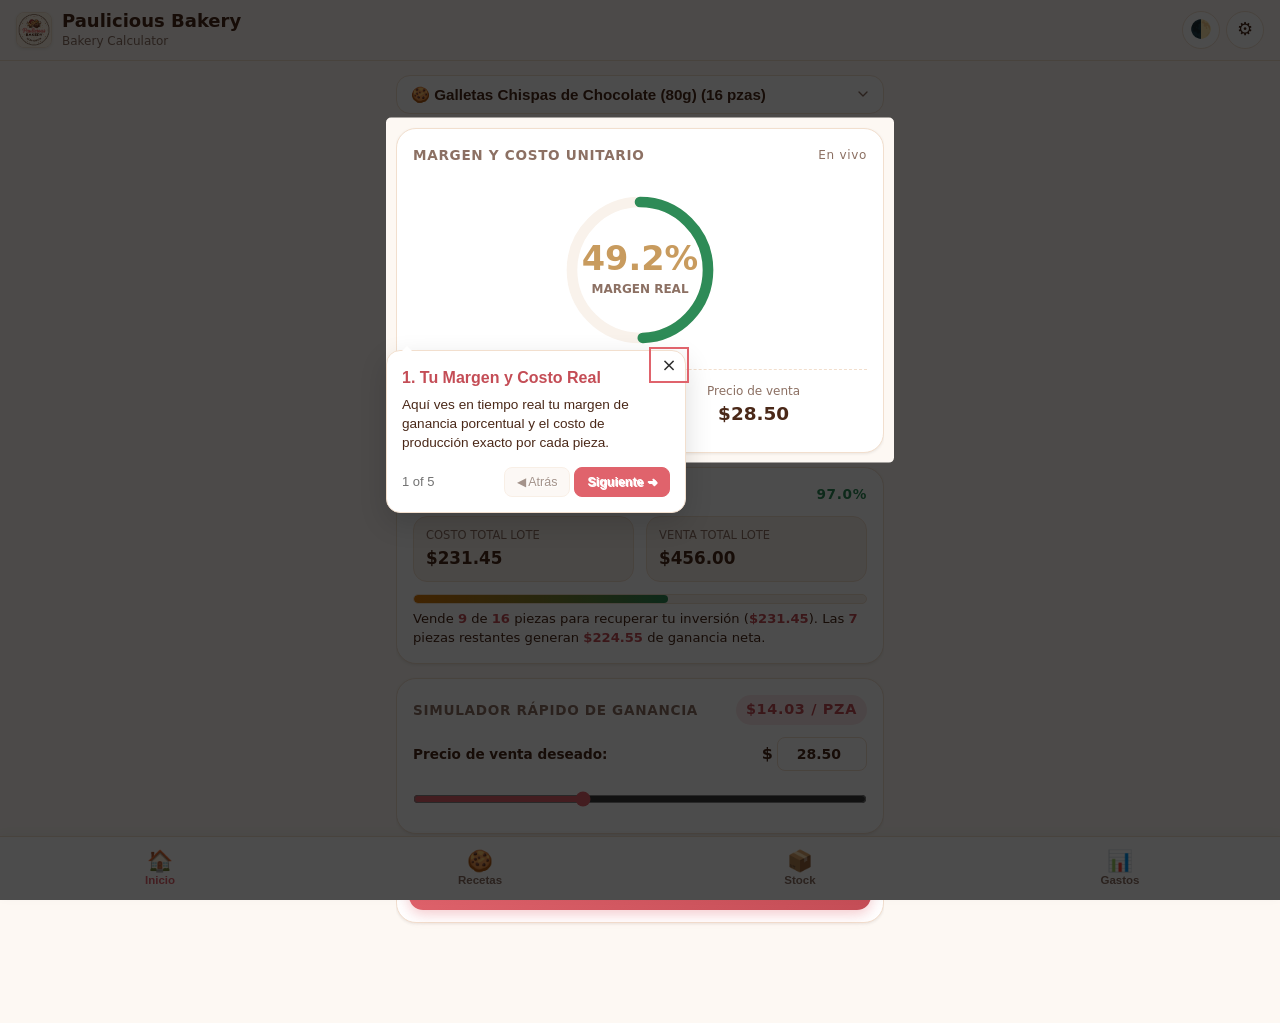
==== index.html @ 4a921c12 "feat: initial release of Bakery Calculator PWA v2.1.0" ====
<!DOCTYPE html>
<html lang="es-MX">
<head>
  <meta charset="UTF-8">
  <meta name="viewport" content="width=device-width, initial-scale=1.0, maximum-scale=5.0, viewport-fit=cover">
  <meta http-equiv="X-UA-Compatible" content="IE=edge">
  
  <!-- Cache Control (Section 2.2) -->
  <meta http-equiv="Cache-Control" content="no-cache, no-store, must-revalidate">
  <meta http-equiv="Pragma" content="no-cache">
  <meta http-equiv="Expires" content="0">

  <title>Bakery Calculator - Costos y Márgenes de Repostería</title>
  <meta name="description" content="Calculadora profesional offline-first para costeo de repostería y panadería artesanal, cálculo de márgenes, punto de equilibrio y control de inventario.">
  <meta name="author" content="Erik Fernando Pérez Díaz">
  <meta name="robots" content="index, follow">

  <!-- PWA & Apple Meta Tags -->
  <link rel="manifest" href="manifest.webmanifest">
  <link rel="icon" type="image/svg+xml" href="favicon.svg">
  <link rel="apple-touch-icon" href="icon-192.png">
  <meta name="apple-mobile-web-app-capable" content="yes">
  <meta name="apple-mobile-web-app-status-bar-style" content="black-translucent">
  <meta name="apple-mobile-web-app-title" content="Bakery Calc">

  <!-- Dynamic Theme Color -->
  <meta name="theme-color" media="(prefers-color-scheme: light)" content="#FDF8F3">
  <meta name="theme-color" media="(prefers-color-scheme: dark)" content="#1A120E">
  <meta name="theme-color" content="#FDF8F3">

  <!-- Open Graph -->
  <meta property="og:type" content="website">
  <meta property="og:locale" content="es_MX">
  <meta property="og:title" content="Bakery Calculator - Paulicious Bakery">
  <meta property="og:description" content="Calcula al instante costos de producción, márgenes de ganancia, ROI e inventario de tus recetas de repostería.">
  <meta property="og:image" content="logo_paulicious_bakery.jpg">

  <!-- Twitter Card -->
  <meta name="twitter:card" content="summary">
  <meta name="twitter:title" content="Bakery Calculator">
  <meta name="twitter:description" content="Control de costos, punto de equilibrio y mermas en repostería artesanal.">
  <meta name="twitter:image" content="logo_paulicious_bakery.jpg">

  <!-- Schema.org JSON-LD -->
  <script type="application/ld+json">
  {
    "@context": "https://schema.org",
    "@type": "WebApplication",
    "name": "Bakery Calculator",
    "alternateName": "Paulicious Bakery Calculator",
    "author": {
      "@type": "Person",
      "name": "Erik Fernando Pérez Díaz"
    },
    "applicationCategory": "BusinessApplication",
    "operatingSystem": "All (Web, iOS, Android)",
    "description": "Aplicación web progresiva móvil para el cálculo de costos de recetas, márgenes de ganancia, retorno de inversión y deducción de stock en repostería artesanal.",
    "offers": {
      "@type": "Offer",
      "price": "0",
      "priceCurrency": "MXN"
    }
  }
  </script>

  <!-- Vendor Styles (Driver.js offline) -->
  <link rel="stylesheet" href="css/vendor/driver.css">

  <!-- Application Stylesheet -->
  <link rel="stylesheet" href="css/styles.b4k3r1.css">
</head>
<body>
  <!-- Main Header -->
  <header class="app-header">
    <a href="#" class="brand" data-view="tab-inicio" aria-label="Ir a Inicio">
      <img src="logo_paulicious_bakery.jpg" alt="Logo Paulicious Bakery" class="brand-logo">
      <div class="brand-text">
        <h1>Paulicious Bakery</h1>
        <span>Bakery Calculator</span>
      </div>
    </a>
    <div class="header-actions">
      <button type="button" class="icon-btn" id="btn-header-theme-toggle" title="Cambiar tema claro/oscuro" aria-label="Cambiar tema">
        🌓
      </button>
      <button type="button" class="icon-btn" id="btn-header-settings" title="Ajustes y configuración" aria-label="Ajustes">
        ⚙
      </button>
    </div>
  </header>

  <!-- Main Views Container -->
  <main class="app-container">

    <!-- ========================================== -->
    <!-- TAB 1: INICIO (DASHBOARD)                 -->
    <!-- ========================================== -->
    <section id="tab-inicio" class="view-section active">
      <!-- Recipe Picker -->
      <div class="recipe-picker">
        <label for="hero-recipe-select" class="visually-hidden" style="position:absolute; width:1px; height:1px; overflow:hidden; clip:rect(0,0,0,0);">Selecciona la receta activa:</label>
        <select id="hero-recipe-select" class="select-styled" title="Selecciona la receta activa"></select>
      </div>

      <!-- Hero Card: Margen y Costo Unitario -->
      <div class="card" id="hero-metric-card">
        <div class="card-title">
          <span>Margen y Costo Unitario</span>
          <span style="font-size:0.75rem; text-transform:none; font-weight:normal; color:var(--text-muted);">En vivo</span>
        </div>
        <div class="hero-radial-container">
          <div class="radial-kpi-wrap">
            <svg class="radial-svg" viewBox="0 0 160 160" aria-hidden="true">
              <circle class="radial-bg-circle" cx="80" cy="80" r="64"></circle>
              <circle class="radial-stroke-profit" id="radial-circle-profit" cx="80" cy="80" r="64" stroke-dasharray="402.12" stroke-dashoffset="138.7"></circle>
            </svg>
            <div class="radial-center-text">
              <span class="margin-value" id="hero-margin-value">65.4%</span>
              <span class="margin-label">Margen Real</span>
            </div>
          </div>
          <div class="hero-submetrics">
            <div class="submetric-item">
              <span class="submetric-label">Costo por pieza</span>
              <span class="submetric-val" id="hero-unit-cost">$9.85</span>
            </div>
            <div class="submetric-item">
              <span class="submetric-label">Precio de venta</span>
              <span class="submetric-val" id="hero-sale-price">$28.50</span>
            </div>
          </div>
        </div>
      </div>

      <!-- ROI & Break-even Card -->
      <div class="card" id="roi-metric-card">
        <div class="card-title">
          <span>Retorno de Inversión (ROI)</span>
          <span id="roi-value-display" style="color:var(--success); font-weight:700;">190.4%</span>
        </div>
        <div class="roi-grid">
          <div class="roi-metric">
            <div class="label">Costo Total Lote</div>
            <div class="value" id="roi-batch-cost">$157.00</div>
          </div>
          <div class="roi-metric">
            <div class="label">Venta Total Lote</div>
            <div class="value" id="roi-batch-revenue">$456.00</div>
          </div>
        </div>
        <div class="progress-track" aria-label="Progreso de punto de equilibrio">
          <div class="progress-bar-fill" id="roi-break-even-progress" style="width: 37.5%;"></div>
        </div>
        <div class="narrative-box" id="roi-narrative-text">
          Vende <span class="narrative-highlight">6</span> de <span class="narrative-highlight">16</span> piezas para recuperar tu inversión. Las <span class="narrative-highlight">10</span> piezas restantes generan <span class="narrative-highlight">$298.00</span> de utilidad neta.
        </div>
      </div>

      <!-- Live Price Simulator -->
      <div class="card" id="simulador-card">
        <div class="card-title">
          <span>Simulador Rápido de Ganancia</span>
          <span class="sim-display-bubble" id="sim-unit-profit">+$18.65 / pza</span>
        </div>
        <div class="sim-row">
          <label for="sim-sale-price-input" style="font-size:0.85rem; font-weight:600;">Precio de venta deseado:</label>
          <div style="display:flex; align-items:center; gap:4px;">
            <span style="font-weight:700;">$</span>
            <input type="number" id="sim-sale-price-input" class="input-ctrl" step="0.50" min="1.00" value="28.50" style="width:90px; text-align:right; font-weight:700;">
          </div>
        </div>
        <input type="range" id="sim-sale-price-slider" class="sim-slider" min="10" max="60" step="0.50" value="28.50" aria-label="Deslizar precio de venta">
      </div>

      <!-- Big Bake Action Button -->
      <div class="card" style="padding: 12px; margin-bottom: 24px;">
        <button type="button" class="btn-bake-cta" id="btn-bake-cta">
          <span>👨‍🍳</span> Hornear 1 Lote (16 pzas)
        </button>
      </div>
    </section>

    <!-- ========================================== -->
    <!-- TAB 2: RECETAS                             -->
    <!-- ========================================== -->
    <section id="tab-recetas" class="view-section">
      <div style="display:flex; justify-content:space-between; align-items:center; margin-bottom:12px;">
        <h2 style="font-size:1.15rem; font-weight:700;">Recetas de Repostería</h2>
        <button type="button" class="btn-primary" id="btn-open-recipe-wizard">
          + Nueva Receta
        </button>
      </div>

      <div class="form-group">
        <input type="search" id="recipe-search-input" class="input-ctrl" placeholder="🔍 Buscar receta..." aria-label="Buscar receta">
      </div>

      <!-- Fast Recipe Wizard Card (collapsible) -->
      <div class="card" id="recipe-wizard-card" style="display:none; border:2px solid var(--primary); background:var(--surface-elevated);">
        <div class="card-title">
          <span id="wizard-title">Alta Rápida de Receta</span>
          <button type="button" class="icon-btn" id="btn-cancel-wizard" style="width:28px;height:28px;font-size:0.8rem;" aria-label="Cerrar asistente">✕</button>
        </div>
        <form id="recipe-wizard-form">
          <input type="hidden" id="wizard-recipe-id" value="">
          
          <div style="font-size:0.8rem; font-weight:700; color:var(--primary-dark); margin-bottom:6px;">PASO 1: ESENCIALES</div>
          <div class="form-group">
            <label for="wizard-recipe-name">¿Cómo se llama el postre?</label>
            <input type="text" id="wizard-recipe-name" class="input-ctrl" placeholder="Ej. Galletas Chispas, Brownies..." required>
          </div>

          <div class="form-row">
            <div class="form-group">
              <label for="wizard-recipe-yield">¿Cuántas piezas rinde?</label>
              <input type="number" id="wizard-recipe-yield" class="input-ctrl" value="16" min="1" required>
            </div>
            <div class="form-group">
              <label for="wizard-recipe-weight">Peso por pieza (g)</label>
              <input type="number" id="wizard-recipe-weight" class="input-ctrl" value="80" min="1">
            </div>
          </div>

          <div class="form-row">
            <div class="form-group">
              <label for="wizard-recipe-price">Precio de venta ($ MXN)</label>
              <input type="number" step="0.50" id="wizard-recipe-price" class="input-ctrl" value="28.50" min="0.50" required>
            </div>
            <div class="form-group">
              <label for="wizard-recipe-merma">Merma estimada (%)</label>
              <input type="number" step="0.5" id="wizard-recipe-merma" class="input-ctrl" value="0" min="0" max="30">
            </div>
          </div>

          <div style="font-size:0.8rem; font-weight:700; color:var(--primary-dark); margin:12px 0 6px 0;">PASO 2: INGREDIENTES (TOCA Y SUMA)</div>
          <div class="chips-container" id="recipe-wizard-chips"></div>

          <div id="wizard-selected-items-list" style="margin: 10px 0;"></div>

          <!-- Foldable Indirects Accordion -->
          <div class="accordion">
            <div class="accordion-header">
              <span>⚙ Costos Indirectos del Lote (Opcional)</span>
              <span>▼</span>
            </div>
            <div class="accordion-body">
              <div class="form-row">
                <div class="form-group">
                  <label for="wizard-ind-gas">Minutos de Horno</label>
                  <input type="number" id="wizard-ind-gas" class="input-ctrl" value="18">
                </div>
                <div class="form-group">
                  <label for="wizard-ind-mo-tarifa">Tarifa Mano de Obra ($/hr)</label>
                  <input type="number" id="wizard-ind-mo-tarifa" class="input-ctrl" value="80">
                </div>
              </div>
              <div class="form-row">
                <div class="form-group">
                  <label for="wizard-ind-mo-tiempo">Minutos Mano de Obra</label>
                  <input type="number" id="wizard-ind-mo-tiempo" class="input-ctrl" value="45">
                </div>
                <div class="form-group">
                  <label for="wizard-ind-empaque">Empaque por pieza ($)</label>
                  <input type="number" step="0.10" id="wizard-ind-empaque" class="input-ctrl" value="2.00">
                </div>
              </div>
            </div>
          </div>

          <button type="submit" class="btn-primary" style="width:100%; margin-top:14px; padding:12px;">
            💾 Guardar Receta al Instante
          </button>
        </form>
      </div>

      <!-- Recipes Cards Dynamic List -->
      <div id="recipes-cards-list"></div>
    </section>

    <!-- ========================================== -->
    <!-- TAB 3: STOCK (INVENTARIO)                  -->
    <!-- ========================================== -->
    <section id="tab-stock" class="view-section">
      <!-- Permanent Fast Input Row -->
      <div class="fast-capture-box" id="fast-capture-box">
        <h3>⚡ Entrada Rápida de Insumo (1 toque)</h3>
        <form id="fast-insumo-form" class="fast-input-grid">
          <input type="text" id="fast-ins-name" class="input-ctrl" placeholder="Insumo (ej. Harina)" required>
          <input type="number" step="any" min="0.01" id="fast-ins-qty" class="input-ctrl" placeholder="Cant" required>
          <select id="fast-ins-unit" class="input-ctrl" style="padding:8px 4px;">
            <option value="g">gramos (g)</option>
            <option value="ml">mililitros (ml)</option>
            <option value="pza">piezas (pza)</option>
            <option value="kg">kilogramos (kg)</option>
            <option value="l">litros (l)</option>
          </select>
          <input type="number" step="any" min="0.01" id="fast-ins-price" class="input-ctrl" placeholder="$ Precio" required>
          <button type="submit" class="btn-primary btn-submit-fast" title="Guardar insumo">
            + Guardar
          </button>
        </form>
      </div>

      <div style="display:flex; justify-content:space-between; align-items:center; margin-bottom:10px;">
        <span style="font-size:0.85rem; font-weight:700; color:var(--text-muted); text-transform:uppercase;">Stock de Insumos</span>
        <span class="badge badge-info" id="insumos-count-badge">0 insumos</span>
      </div>

      <!-- Insumos Dynamic List -->
      <div id="insumos-cards-list"></div>
    </section>

    <!-- ========================================== -->
    <!-- TAB 4: GASTOS (OPERATIVOS)                 -->
    <!-- ========================================== -->
    <section id="tab-gastos" class="view-section">
      <div class="card-title" style="margin-bottom:14px;">
        <h2 style="font-size:1.15rem; font-weight:700; color:var(--text-primary); text-transform:none;">Costos Operativos Rápidos</h2>
      </div>

      <form id="gastos-operativos-form">
        <!-- Gas Card -->
        <div class="card">
          <div class="card-title">
            <span>🔥 Gas por Horneada</span>
          </div>
          <div class="form-row">
            <div class="form-group">
              <label for="gastos-gas-minutos">Minutos de horneado por lote</label>
              <input type="number" id="gastos-gas-minutos" class="input-ctrl" value="18" min="1">
            </div>
            <div class="form-group">
              <label for="gastos-gas-costo-min">Costo de gas ($/minuto)</label>
              <input type="number" step="0.0001" id="gastos-gas-costo-min" class="input-ctrl" value="0.2667">
            </div>
          </div>
          <p id="gastos-gas-total-display" style="font-size:0.82rem; color:var(--primary-dark); font-weight:600;">Costo calculado: $4.80 por lote</p>
        </div>

        <!-- Labor Card -->
        <div class="card">
          <div class="card-title">
            <span>👩‍🍳 Mano de Obra Directa</span>
          </div>
          <div class="form-row">
            <div class="form-group">
              <label for="gastos-mo-tarifa">Tarifa deseada ($/hora)</label>
              <input type="number" step="1" id="gastos-mo-tarifa" class="input-ctrl" value="80.00" min="0">
            </div>
            <div class="form-group">
              <label for="gastos-mo-tiempo">Tiempo de trabajo por lote (min)</label>
              <input type="number" id="gastos-mo-tiempo" class="input-ctrl" value="45" min="1">
            </div>
          </div>
          <p id="gastos-mo-total-display" style="font-size:0.82rem; color:var(--primary-dark); font-weight:600;">Costo por lote: $60.00</p>
        </div>

        <!-- Packaging Card -->
        <div class="card">
          <div class="card-title">
            <span>📦 Empaque por Pieza</span>
          </div>
          <div class="form-group">
            <label for="gastos-empaque-pieza">Bolsa celofán + Listón + Sticker ($/pza)</label>
            <input type="number" step="0.10" id="gastos-empaque-pieza" class="input-ctrl" value="2.00" min="0">
          </div>
        </div>

        <button type="submit" class="btn-primary" style="width:100%; padding:12px; margin-bottom:24px;">
          💾 Actualizar Parámetros Operativos
        </button>
      </form>
    </section>

    <!-- ========================================== -->
    <!-- TAB 5: AJUSTES (CONFIGURACIÓN & TOUR)      -->
    <!-- ========================================== -->
    <section id="tab-ajustes" class="view-section">
      <div class="card">
        <div class="card-title">
          <span>Identidad del Negocio</span>
        </div>
        <div class="form-group">
          <label for="settings-negocio-nombre">Nombre de tu Repostería / Taller</label>
          <input type="text" id="settings-negocio-nombre" class="input-ctrl" value="Paulicious Bakery">
        </div>
        <p style="font-size:0.78rem; color:var(--text-muted);">
          Autor del sistema: <strong>Erik Fernando Pérez Díaz</strong>
        </p>
      </div>

      <!-- Theme Selector Card -->
      <div class="card">
        <div class="card-title">
          <span>Apariencia y Tema</span>
        </div>
        <div style="display:flex; flex-direction:column; gap:8px;">
          <label style="display:flex; align-items:center; gap:8px; font-size:0.875rem; cursor:pointer;">
            <input type="radio" name="theme-choice" value="auto" checked>
            <span>🌓 Automático (Sincronizado con el dispositivo)</span>
          </label>
          <label style="display:flex; align-items:center; gap:8px; font-size:0.875rem; cursor:pointer;">
            <input type="radio" name="theme-choice" value="light">
            <span>☀️ Modo Claro (Light)</span>
          </label>
          <label style="display:flex; align-items:center; gap:8px; font-size:0.875rem; cursor:pointer;">
            <input type="radio" name="theme-choice" value="dark">
            <span>🌙 Modo Oscuro (Dark)</span>
          </label>
        </div>
      </div>

      <!-- Interactive Tour Card -->
      <div class="card">
        <div class="card-title">
          <span>Aprendizaje y Onboarding</span>
        </div>
        <p style="font-size:0.82rem; color:var(--text-muted); margin-bottom:12px;">
          ¿Quieres repasar cómo calcular márgenes, simular precios y descontar stock en 1 toque?
        </p>
        <button type="button" class="btn-secondary" id="btn-start-tour-settings" style="width:100%; padding:10px;">
          🚀 Iniciar Tour Interactivo
        </button>
      </div>

      <!-- Backups Card -->
      <div class="card">
        <div class="card-title">
          <span>Respaldo de Datos (Offline)</span>
        </div>
        <div style="display:flex; flex-direction:column; gap:8px;">
          <button type="button" class="btn-secondary" id="btn-export-json">
            📥 Exportar JSON Seguro
          </button>
          <input type="file" id="file-import-json" accept=".json" style="display:none;">
          <button type="button" class="btn-secondary" id="btn-import-json">
            📤 Restaurar Archivo JSON
          </button>
          <button type="button" class="btn-secondary" id="btn-reset-seed-data" style="color:var(--danger); border-color:var(--danger-light);">
            🔄 Cargar Galletas de Ejemplo (Chispas y M&amp;M's)
          </button>
        </div>
      </div>

      <div style="text-align:center; font-size:0.75rem; color:var(--text-muted); margin: 20px 0;">
        Bakery Calculator v2.1.0-b4k3r1 • PWA Offline Ready
      </div>
    </section>

  </main>

  <!-- Bottom Navigation Bar -->
  <nav class="bottom-nav" id="bottom-nav-bar" aria-label="Navegación principal">
    <button type="button" class="nav-item active" data-view="tab-inicio">
      <span class="nav-icon">🏠</span>
      <span>Inicio</span>
    </button>
    <button type="button" class="nav-item" data-view="tab-recetas">
      <span class="nav-icon">🍪</span>
      <span>Recetas</span>
    </button>
    <button type="button" class="nav-item" data-view="tab-stock">
      <span class="nav-icon">📦</span>
      <span>Stock</span>
    </button>
    <button type="button" class="nav-item" data-view="tab-gastos">
      <span class="nav-icon">📊</span>
      <span>Gastos</span>
    </button>
  </nav>

  <!-- Native Confirm Dialog -->
  <dialog class="custom-modal" id="native-confirm-dialog">
    <div class="modal-header">
      <h2 id="confirm-dialog-title">Confirmación</h2>
    </div>
    <div id="confirm-dialog-body" style="font-size:0.9rem; line-height:1.4;"></div>
    <div class="modal-footer">
      <button type="button" class="btn-secondary" id="confirm-dialog-cancel">Cancelar</button>
      <button type="button" class="btn-primary" id="confirm-dialog-ok">Confirmar</button>
    </div>
  </dialog>

  <!-- Native Edit Insumo Dialog -->
  <dialog class="custom-modal" id="native-edit-insumo-dialog">
    <div class="modal-header">
      <h2>Editar Insumo</h2>
    </div>
    <form id="edit-insumo-form">
      <input type="hidden" id="edit-ins-id">
      <div class="form-group">
        <label for="edit-ins-name">Nombre del Insumo</label>
        <input type="text" id="edit-ins-name" class="input-ctrl" required>
      </div>
      <div class="form-group">
        <label for="edit-ins-provider">Proveedor</label>
        <input type="text" id="edit-ins-provider" class="input-ctrl">
      </div>
      <div class="form-row">
        <div class="form-group">
          <label for="edit-ins-qty">Cantidad Presentación</label>
          <input type="number" step="any" id="edit-ins-qty" class="input-ctrl" required>
        </div>
        <div class="form-group">
          <label for="edit-ins-unit">Unidad</label>
          <select id="edit-ins-unit" class="input-ctrl">
            <option value="g">gramos (g)</option>
            <option value="ml">mililitros (ml)</option>
            <option value="pza">piezas (pza)</option>
            <option value="kg">kilogramos (kg)</option>
            <option value="l">litros (l)</option>
          </select>
        </div>
      </div>
      <div class="form-row">
        <div class="form-group">
          <label for="edit-ins-price">Precio Pagado ($ MXN)</label>
          <input type="number" step="any" id="edit-ins-price" class="input-ctrl" required>
        </div>
        <div class="form-group">
          <label for="edit-ins-stock">Stock Actual</label>
          <input type="number" step="any" id="edit-ins-stock" class="input-ctrl" required>
        </div>
      </div>
      <div class="form-group">
        <label for="edit-ins-stockmin">Stock Mínimo (Alerta)</label>
        <input type="number" step="any" id="edit-ins-stockmin" class="input-ctrl">
      </div>
      <div class="modal-footer">
        <button type="button" class="btn-secondary" id="edit-ins-cancel">Cancelar</button>
        <button type="submit" class="btn-primary">Guardar Cambios</button>
      </div>
    </form>
  </dialog>

  <!-- Offline Driver.js bundle (No external network required) -->
  <script src="js/vendor/driver.iife.js"></script>

  <!-- Modular Application Entry Point (No inline JS) -->
  <script type="module" src="js/app.b4k3r1.js"></script>
</body>
</html>
---- css/vendor/driver.css ----
.driver-active .driver-overlay,.driver-active *{pointer-events:none}.driver-active .driver-active-element,.driver-active .driver-active-element *,.driver-popover,.driver-popover *{pointer-events:auto}@keyframes animate-fade-in{0%{opacity:0}to{opacity:1}}.driver-fade .driver-overlay{animation:animate-fade-in .2s ease-in-out}.driver-fade .driver-popover{animation:animate-fade-in .2s}.driver-popover{all:unset;box-sizing:border-box;color:#2d2d2d;margin:0;padding:15px;border-radius:5px;min-width:250px;max-width:300px;box-shadow:0 1px 10px #0006;z-index:1000000000;position:fixed;top:0;right:0;background-color:#fff}.driver-popover *{font-family:Helvetica Neue,Inter,ui-sans-serif,"Apple Color Emoji",Helvetica,Arial,sans-serif}.driver-popover-title{font:19px/normal sans-serif;font-weight:700;display:block;position:relative;line-height:1.5;zoom:1;margin:0}.driver-popover-close-btn{all:unset;position:absolute;top:0;right:0;width:32px;height:28px;cursor:pointer;font-size:18px;font-weight:500;color:#d2d2d2;z-index:1;text-align:center;transition:color;transition-duration:.2s}.driver-popover-close-btn:hover,.driver-popover-close-btn:focus{color:#2d2d2d}.driver-popover-title[style*=block]+.driver-popover-description{margin-top:5px}.driver-popover-description{margin-bottom:0;font:14px/normal sans-serif;line-height:1.5;font-weight:400;zoom:1}.driver-popover-footer{margin-top:15px;text-align:right;zoom:1;display:flex;align-items:center;justify-content:space-between}.driver-popover-progress-text{font-size:13px;font-weight:400;color:#727272;zoom:1}.driver-popover-footer button{all:unset;display:inline-block;box-sizing:border-box;padding:3px 7px;text-decoration:none;text-shadow:1px 1px 0 #fff;background-color:#fff;color:#2d2d2d;font:12px/normal sans-serif;cursor:pointer;outline:0;zoom:1;line-height:1.3;border:1px solid #ccc;border-radius:3px}.driver-popover-footer .driver-popover-btn-disabled{opacity:.5;pointer-events:none}:not(body):has(>.driver-active-element){overflow:hidden!important}.driver-no-interaction,.driver-no-interaction *{pointer-events:none!important}.driver-popover-footer button:hover,.driver-popover-footer button:focus{background-color:#f7f7f7}.driver-popover-navigation-btns{display:flex;flex-grow:1;justify-content:flex-end}.driver-popover-navigation-btns button+button{margin-left:4px}.driver-popover-arrow{content:"";position:absolute;border:5px solid #fff}.driver-popover-arrow-side-over{display:none}.driver-popover-arrow-side-left{left:100%;border-right-color:transparent;border-bottom-color:transparent;border-top-color:transparent}.driver-popover-arrow-side-right{right:100%;border-left-color:transparent;border-bottom-color:transparent;border-top-color:transparent}.driver-popover-arrow-side-top{top:100%;border-right-color:transparent;border-bottom-color:transparent;border-left-color:transparent}.driver-popover-arrow-side-bottom{bottom:100%;border-left-color:transparent;border-top-color:transparent;border-right-color:transparent}.driver-popover-arrow-side-center{display:none}.driver-popover-arrow-side-left.driver-popover-arrow-align-start,.driver-popover-arrow-side-right.driver-popover-arrow-align-start{top:15px}.driver-popover-arrow-side-top.driver-popover-arrow-align-start,.driver-popover-arrow-side-bottom.driver-popover-arrow-align-start{left:15px}.driver-popover-arrow-align-end.driver-popover-arrow-side-left,.driver-popover-arrow-align-end.driver-popover-arrow-side-right{bottom:15px}.driver-popover-arrow-side-top.driver-popover-arrow-align-end,.driver-popover-arrow-side-bottom.driver-popover-arrow-align-end{right:15px}.driver-popover-arrow-side-left.driver-popover-arrow-align-center,.driver-popover-arrow-side-right.driver-popover-arrow-align-center{top:50%;margin-top:-5px}.driver-popover-arrow-side-top.driver-popover-arrow-align-center,.driver-popover-arrow-side-bottom.driver-popover-arrow-align-center{left:50%;margin-left:-5px}.driver-popover-arrow-none{display:none}
---- css/styles.b4k3r1.css ----
/* Bakery Calculator - Stylesheet (v2.1.0-b4k3r1) */
:root {
  color-scheme: light dark;
  --bg-main: light-dark(#FDF8F3, #1A120E);
  --surface: light-dark(#FFFFFF, #261B16);
  --surface-elevated: light-dark(#FFFDF9, #32231D);
  --surface-input: light-dark(#F9F2EB, #1F1511);
  --text-primary: light-dark(#4A2818, #F7ECE4);
  --text-muted: light-dark(#8C7063, #B89C8E);
  --primary: light-dark(#E0636C, #E5737B);
  --primary-dark: light-dark(#C44D56, #C75B63);
  --primary-light: light-dark(#FBE8EA, #442226);
  --border: light-dark(#F2DFCE, #443026);
  --border-focus: light-dark(#E0636C, #E5737B);
  --gold: light-dark(#C89B5E, #E0B47A);
  --success: light-dark(#2E8B57, #45B277);
  --success-light: light-dark(#E6F4EA, #1A3826);
  --danger: light-dark(#C93B2B, #E25B4C);
  --danger-light: light-dark(#FCE8E6, #3E1D19);
  --warning: light-dark(#D97706, #F59E0B);
  --warning-light: light-dark(#FEF3C7, #422806);

  --font-family: system-ui, -apple-system, BlinkMacSystemFont, 'Segoe UI', Roboto, Helvetica, Arial, sans-serif;
  --radius-sm: 8px;
  --radius-md: 14px;
  --radius-lg: 20px;
  --radius-full: 9999px;

  --shadow-sm: 0 1px 3px rgba(0, 0, 0, 0.08);
  --shadow-md: 0 4px 14px rgba(0, 0, 0, 0.08);
  --shadow-lg: 0 10px 28px rgba(0, 0, 0, 0.14);

  --nav-height: 64px;
  --header-height: 60px;
}

*, *::before, *::after {
  box-sizing: border-box;
  margin: 0;
  padding: 0;
  -webkit-tap-highlight-color: transparent;
}

html, body {
  width: 100%;
  min-height: 100%;
  font-family: var(--font-family);
  background-color: var(--bg-main);
  color: var(--text-primary);
  line-height: 1.5;
  font-size: 16px;
  text-rendering: optimizeLegibility;
  -webkit-font-smoothing: antialiased;
}

body {
  display: flex;
  flex-direction: column;
  padding-bottom: calc(var(--nav-height) + env(safe-area-inset-bottom, 16px) + 12px);
  padding-top: env(safe-area-inset-top, 0px);
}

/* Accessibility: focus ring */
:focus-visible {
  outline: 2px solid var(--primary);
  outline-offset: 2px;
}

/* Container */
.app-container {
  width: 100%;
  max-width: 520px;
  margin: 0 auto;
  padding: 0 16px;
  display: flex;
  flex-direction: column;
  flex: 1;
}

/* Header */
.app-header {
  position: sticky;
  top: 0;
  z-index: 40;
  background-color: var(--bg-main);
  border-bottom: 1px solid var(--border);
  padding: 10px 16px;
  display: flex;
  align-items: center;
  justify-content: space-between;
  backdrop-filter: blur(8px);
}

.brand {
  display: flex;
  align-items: center;
  gap: 10px;
  text-decoration: none;
  color: var(--text-primary);
}

.brand-logo {
  width: 36px;
  height: 36px;
  border-radius: var(--radius-sm);
  object-fit: cover;
  border: 1px solid var(--border);
  box-shadow: var(--shadow-sm);
}

.brand-text h1 {
  font-size: 1.125rem;
  font-weight: 700;
  line-height: 1.2;
}

.brand-text span {
  font-size: 0.75rem;
  color: var(--text-muted);
  display: block;
}

.header-actions {
  display: flex;
  align-items: center;
  gap: 6px;
}

.icon-btn {
  background: var(--surface);
  border: 1px solid var(--border);
  color: var(--text-primary);
  width: 38px;
  height: 38px;
  border-radius: var(--radius-full);
  display: inline-flex;
  align-items: center;
  justify-content: center;
  cursor: pointer;
  font-size: 1.1rem;
  transition: transform 0.15s ease, background-color 0.15s ease;
}

.icon-btn:hover {
  background: var(--surface-elevated);
}

.icon-btn:active {
  transform: scale(0.94);
}

/* Bottom Navigation */
.bottom-nav {
  position: fixed;
  bottom: 0;
  left: 0;
  right: 0;
  height: calc(var(--nav-height) + env(safe-area-inset-bottom, 0px));
  padding-bottom: env(safe-area-inset-bottom, 0px);
  background-color: var(--surface);
  border-top: 1px solid var(--border);
  display: flex;
  justify-content: space-around;
  align-items: center;
  z-index: 50;
  box-shadow: 0 -2px 10px rgba(0, 0, 0, 0.04);
}

.nav-item {
  flex: 1;
  display: flex;
  flex-direction: column;
  align-items: center;
  justify-content: center;
  gap: 3px;
  height: 100%;
  color: var(--text-muted);
  background: none;
  border: none;
  cursor: pointer;
  font-size: 0.72rem;
  font-weight: 600;
  transition: color 0.15s ease, transform 0.15s ease;
  user-select: none;
}

.nav-item .nav-icon {
  font-size: 1.3rem;
  line-height: 1;
}

.nav-item.active {
  color: var(--primary);
}

.nav-item:active {
  transform: scale(0.92);
}

/* Views router */
.view-section {
  display: none;
  animation: fadeIn 0.2s ease-in-out;
  padding-top: 14px;
}

.view-section.active {
  display: block;
}

@keyframes fadeIn {
  from { opacity: 0; transform: translateY(4px); }
  to { opacity: 1; transform: translateY(0); }
}

/* Card components */
.card {
  background-color: var(--surface);
  border: 1px solid var(--border);
  border-radius: var(--radius-lg);
  padding: 16px;
  margin-bottom: 14px;
  box-shadow: var(--shadow-sm);
  transition: box-shadow 0.2s ease, border-color 0.2s ease;
}

.card:hover {
  box-shadow: var(--shadow-md);
}

.card-title {
  font-size: 0.85rem;
  font-weight: 700;
  text-transform: uppercase;
  letter-spacing: 0.05em;
  color: var(--text-muted);
  margin-bottom: 12px;
  display: flex;
  align-items: center;
  justify-content: space-between;
}

/* Postre selector in hero */
.recipe-picker {
  display: flex;
  gap: 8px;
  align-items: center;
  margin-bottom: 14px;
}

.select-styled {
  flex: 1;
  appearance: none;
  background-color: var(--surface);
  color: var(--text-primary);
  border: 1px solid var(--border);
  border-radius: var(--radius-md);
  padding: 10px 14px;
  font-size: 0.95rem;
  font-weight: 600;
  cursor: pointer;
  background-image: url("data:image/svg+xml;charset=UTF-8,%3csvg xmlns='http://www.w3.org/2000/svg' viewBox='0 0 24 24' fill='none' stroke='%238C7063' stroke-width='2' stroke-linecap='round' stroke-linejoin='round'%3e%3cpolyline points='6 9 12 15 18 9'%3e%3c/polyline%3e%3c/svg%3e");
  background-repeat: no-repeat;
  background-position: right 12px center;
  background-size: 16px;
  padding-right: 36px;
}

/* Hero Radial KPI */
.hero-radial-container {
  display: flex;
  flex-direction: column;
  align-items: center;
  justify-content: center;
  padding: 8px 0;
  position: relative;
}

.radial-kpi-wrap {
  position: relative;
  width: 170px;
  height: 170px;
  display: flex;
  align-items: center;
  justify-content: center;
}

.radial-svg {
  transform: rotate(-90deg);
  width: 100%;
  height: 100%;
}

.radial-bg-circle {
  fill: none;
  stroke: var(--surface-input);
  stroke-width: 10;
}

.radial-stroke-cost {
  fill: none;
  stroke: var(--warning);
  stroke-width: 10;
  stroke-linecap: round;
  transition: stroke-dashoffset 0.6s cubic-bezier(0.4, 0, 0.2, 1);
}

.radial-stroke-profit {
  fill: none;
  stroke: var(--success);
  stroke-width: 10;
  stroke-linecap: round;
  transition: stroke-dashoffset 0.6s cubic-bezier(0.4, 0, 0.2, 1);
}

.radial-center-text {
  position: absolute;
  display: flex;
  flex-direction: column;
  align-items: center;
  justify-content: center;
  text-align: center;
}

.radial-center-text .margin-value {
  font-size: 2.1rem;
  font-weight: 800;
  line-height: 1;
  color: var(--text-primary);
}

.radial-center-text .margin-label {
  font-size: 0.75rem;
  font-weight: 600;
  color: var(--text-muted);
  text-transform: uppercase;
  margin-top: 4px;
}

.hero-submetrics {
  display: flex;
  justify-content: space-around;
  width: 100%;
  margin-top: 14px;
  padding-top: 12px;
  border-top: 1px dashed var(--border);
}

.submetric-item {
  text-align: center;
}

.submetric-label {
  font-size: 0.75rem;
  color: var(--text-muted);
  display: block;
}

.submetric-val {
  font-size: 1.15rem;
  font-weight: 700;
  color: var(--text-primary);
}

/* ROI & Break-even Card */
.roi-grid {
  display: grid;
  grid-template-columns: 1fr 1fr;
  gap: 12px;
  margin-bottom: 12px;
}

.roi-metric {
  background: var(--surface-input);
  border-radius: var(--radius-md);
  padding: 10px 12px;
  border: 1px solid var(--border);
}

.roi-metric .label {
  font-size: 0.72rem;
  color: var(--text-muted);
  text-transform: uppercase;
}

.roi-metric .value {
  font-size: 1.05rem;
  font-weight: 700;
  color: var(--text-primary);
  margin-top: 2px;
}

.progress-track {
  width: 100%;
  height: 10px;
  background-color: var(--surface-input);
  border-radius: var(--radius-full);
  overflow: hidden;
  position: relative;
  margin: 10px 0 6px 0;
  border: 1px solid var(--border);
}

.progress-bar-fill {
  height: 100%;
  background: linear-gradient(90deg, var(--warning), var(--success));
  border-radius: var(--radius-full);
  transition: width 0.4s ease;
}

.narrative-box {
  font-size: 0.82rem;
  color: var(--text-primary);
  line-height: 1.4;
  margin-top: 6px;
}

.narrative-highlight {
  font-weight: 700;
  color: var(--primary-dark);
}

/* Interactive Simulator */
.sim-row {
  display: flex;
  align-items: center;
  justify-content: space-between;
  margin-bottom: 10px;
}

.sim-slider {
  width: 100%;
  margin: 10px 0;
  accent-color: var(--primary);
  cursor: pointer;
}

.sim-display-bubble {
  background: var(--primary-light);
  color: var(--primary-dark);
  padding: 4px 10px;
  border-radius: var(--radius-full);
  font-weight: 700;
  font-size: 0.9rem;
}

/* Big Action Button (Hornear) */
.btn-bake-cta {
  width: 100%;
  background: linear-gradient(135deg, var(--primary), var(--primary-dark));
  color: #FFFFFF;
  border: none;
  border-radius: var(--radius-md);
  padding: 14px 20px;
  font-size: 1.05rem;
  font-weight: 700;
  display: flex;
  align-items: center;
  justify-content: center;
  gap: 10px;
  cursor: pointer;
  box-shadow: 0 4px 14px rgba(224, 99, 108, 0.35);
  transition: transform 0.15s ease, box-shadow 0.15s ease;
}

.btn-bake-cta:hover {
  box-shadow: 0 6px 18px rgba(224, 99, 108, 0.45);
}

.btn-bake-cta:active {
  transform: scale(0.97);
}

/* Fast Input Bar for Stock */
.fast-capture-box {
  background: var(--surface-elevated);
  border: 1px solid var(--border);
  border-radius: var(--radius-lg);
  padding: 12px 14px;
  margin-bottom: 16px;
  box-shadow: var(--shadow-sm);
}

.fast-capture-box h3 {
  font-size: 0.8rem;
  text-transform: uppercase;
  color: var(--text-muted);
  margin-bottom: 8px;
  letter-spacing: 0.04em;
}

.fast-input-grid {
  display: grid;
  grid-template-columns: 1.5fr 1fr 1fr 0.8fr auto;
  gap: 6px;
  align-items: center;
}

@media (max-width: 440px) {
  .fast-input-grid {
    grid-template-columns: 1fr 1fr;
  }
  .fast-input-grid .btn-submit-fast {
    grid-column: span 2;
  }
}

.input-ctrl {
  width: 100%;
  background-color: var(--surface);
  border: 1px solid var(--border);
  color: var(--text-primary);
  border-radius: var(--radius-sm);
  padding: 8px 10px;
  font-size: 0.875rem;
  font-family: inherit;
  transition: border-color 0.15s ease;
}

.input-ctrl:focus {
  border-color: var(--border-focus);
}

.btn-primary {
  background-color: var(--primary);
  color: #FFF;
  border: none;
  border-radius: var(--radius-sm);
  padding: 8px 14px;
  font-size: 0.875rem;
  font-weight: 600;
  cursor: pointer;
  transition: background-color 0.15s ease, transform 0.15s ease;
  display: inline-flex;
  align-items: center;
  justify-content: center;
  gap: 6px;
}

.btn-primary:hover {
  background-color: var(--primary-dark);
}

.btn-primary:active {
  transform: scale(0.96);
}

.btn-secondary {
  background-color: var(--surface-input);
  color: var(--text-primary);
  border: 1px solid var(--border);
  border-radius: var(--radius-sm);
  padding: 8px 12px;
  font-size: 0.875rem;
  font-weight: 600;
  cursor: pointer;
}

/* List Items (Stock & Recetas) */
.item-card {
  background-color: var(--surface);
  border: 1px solid var(--border);
  border-radius: var(--radius-md);
  padding: 12px 14px;
  margin-bottom: 10px;
  display: flex;
  flex-direction: column;
  gap: 8px;
  box-shadow: var(--shadow-sm);
}

.item-card-header {
  display: flex;
  justify-content: space-between;
  align-items: flex-start;
}

.item-title {
  font-size: 0.95rem;
  font-weight: 700;
  color: var(--text-primary);
}

.item-subtitle {
  font-size: 0.78rem;
  color: var(--text-muted);
}

.item-badges {
  display: flex;
  gap: 6px;
  flex-wrap: wrap;
}

.badge {
  font-size: 0.72rem;
  font-weight: 700;
  padding: 3px 8px;
  border-radius: var(--radius-full);
  display: inline-flex;
  align-items: center;
  gap: 4px;
}

.badge-warning {
  background-color: var(--warning-light);
  color: var(--warning);
}

.badge-danger {
  background-color: var(--danger-light);
  color: var(--danger);
}

.badge-success {
  background-color: var(--success-light);
  color: var(--success);
}

.badge-info {
  background-color: var(--primary-light);
  color: var(--primary);
}

.item-card-actions {
  display: flex;
  align-items: center;
  justify-content: space-between;
  gap: 8px;
  border-top: 1px solid var(--border);
  padding-top: 8px;
  margin-top: 2px;
}

.btn-one-touch {
  background-color: var(--surface-input);
  border: 1px solid var(--border);
  color: var(--text-primary);
  border-radius: var(--radius-sm);
  padding: 6px 10px;
  font-size: 0.78rem;
  font-weight: 600;
  cursor: pointer;
  display: inline-flex;
  align-items: center;
  gap: 4px;
}

.btn-one-touch:hover {
  background-color: var(--border);
}

/* Recipes Wizard / Chips */
.chips-container {
  display: flex;
  flex-wrap: wrap;
  gap: 6px;
  margin: 10px 0;
}

.chip-btn {
  background-color: var(--surface-input);
  border: 1px solid var(--border);
  color: var(--text-primary);
  border-radius: var(--radius-full);
  padding: 5px 12px;
  font-size: 0.78rem;
  font-weight: 600;
  cursor: pointer;
  transition: all 0.15s ease;
}

.chip-btn:hover {
  border-color: var(--primary);
  color: var(--primary);
}

.chip-btn:active {
  transform: scale(0.95);
}

/* Foldable Accordion */
.accordion {
  border: 1px solid var(--border);
  border-radius: var(--radius-md);
  margin-top: 10px;
  overflow: hidden;
}

.accordion-header {
  background-color: var(--surface-input);
  padding: 10px 14px;
  font-size: 0.85rem;
  font-weight: 600;
  color: var(--text-primary);
  cursor: pointer;
  display: flex;
  justify-content: space-between;
  align-items: center;
}

.accordion-body {
  padding: 14px;
  background-color: var(--surface);
  display: none;
}

.accordion.open .accordion-body {
  display: block;
}

/* Form Groups */
.form-group {
  margin-bottom: 12px;
}

.form-group label {
  display: block;
  font-size: 0.8rem;
  font-weight: 600;
  color: var(--text-muted);
  margin-bottom: 4px;
}

.form-row {
  display: grid;
  grid-template-columns: 1fr 1fr;
  gap: 10px;
}

/* Toast Notifications */
#toast-container {
  position: fixed;
  top: 16px;
  left: 50%;
  transform: translateX(-50%);
  z-index: 1000;
  display: flex;
  flex-direction: column;
  gap: 8px;
  pointer-events: none;
  width: 90%;
  max-width: 400px;
}

.toast {
  background-color: var(--surface);
  color: var(--text-primary);
  border: 1px solid var(--border);
  border-left: 5px solid var(--primary);
  padding: 12px 16px;
  border-radius: var(--radius-md);
  box-shadow: var(--shadow-lg);
  font-size: 0.875rem;
  display: flex;
  align-items: center;
  justify-content: space-between;
  animation: slideDown 0.25s ease forwards;
  pointer-events: auto;
}

.toast.toast-success { border-left-color: var(--success); }
.toast.toast-danger { border-left-color: var(--danger); }
.toast.toast-warning { border-left-color: var(--warning); }

@keyframes slideDown {
  from { opacity: 0; transform: translateY(-16px); }
  to { opacity: 1; transform: translateY(0); }
}

/* Native Dialog / Modal */
dialog.custom-modal {
  margin: auto;
  border: 1px solid var(--border);
  border-radius: var(--radius-lg);
  background: var(--surface);
  color: var(--text-primary);
  padding: 20px;
  max-width: 460px;
  width: 90%;
  box-shadow: var(--shadow-lg);
}

dialog.custom-modal::backdrop {
  background: rgba(0, 0, 0, 0.55);
  backdrop-filter: blur(3px);
}

.modal-header {
  display: flex;
  justify-content: space-between;
  align-items: center;
  margin-bottom: 14px;
}

.modal-header h2 {
  font-size: 1.15rem;
  font-weight: 700;
}

.modal-footer {
  display: flex;
  justify-content: flex-end;
  gap: 8px;
  margin-top: 18px;
}

/* Driver.js theme custom styling */
.driver-popover {
  background-color: var(--surface) !important;
  color: var(--text-primary) !important;
  border: 1px solid var(--border) !important;
  border-radius: var(--radius-md) !important;
  box-shadow: var(--shadow-lg) !important;
  font-family: var(--font-family) !important;
}

.driver-popover-title {
  color: var(--primary-dark) !important;
  font-size: 1rem !important;
  font-weight: 700 !important;
}

.driver-popover-description {
  color: var(--text-primary) !important;
  font-size: 0.85rem !important;
  line-height: 1.4 !important;
}

.driver-popover-footer button {
  background-color: var(--surface-input) !important;
  color: var(--text-primary) !important;
  border: 1px solid var(--border) !important;
  border-radius: var(--radius-sm) !important;
  padding: 6px 12px !important;
  font-size: 0.78rem !important;
}

.driver-popover-footer button.driver-popover-next-btn {
  background-color: var(--primary) !important;
  color: #FFF !important;
  border-color: var(--primary) !important;
  font-weight: 600 !important;
}
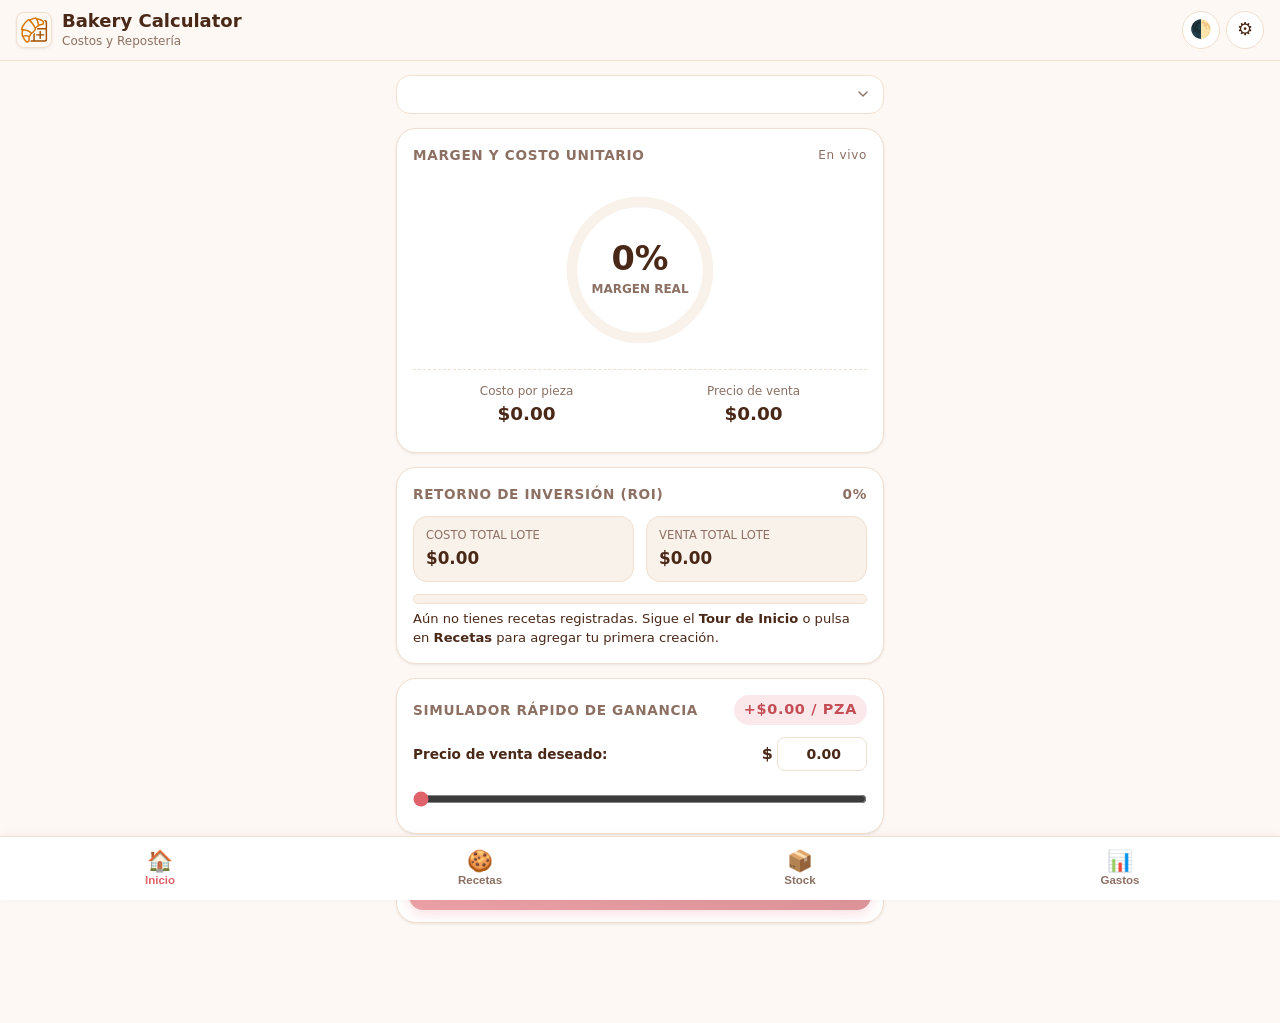
==== commit de34282c: "refactor: eliminate seed data, add neutral icons, update gitignore, fix driver tour and bump cache h" ====
--- a/index.html
+++ b/index.html
@@ -1,4 +1,4 @@
-<!DOCTYPE html>
+﻿<!DOCTYPE html>
 <html lang="es-MX">
 <head>
   <meta charset="UTF-8">
@@ -31,15 +31,15 @@
   <!-- Open Graph -->
   <meta property="og:type" content="website">
   <meta property="og:locale" content="es_MX">
-  <meta property="og:title" content="Bakery Calculator - Paulicious Bakery">
+  <meta property="og:title" content="Bakery Calculator - Costos y Márgenes de Repostería">
   <meta property="og:description" content="Calcula al instante costos de producción, márgenes de ganancia, ROI e inventario de tus recetas de repostería.">
-  <meta property="og:image" content="logo_paulicious_bakery.jpg">
+  <meta property="og:image" content="icon-512.png">
 
   <!-- Twitter Card -->
   <meta name="twitter:card" content="summary">
   <meta name="twitter:title" content="Bakery Calculator">
   <meta name="twitter:description" content="Control de costos, punto de equilibrio y mermas en repostería artesanal.">
-  <meta name="twitter:image" content="logo_paulicious_bakery.jpg">
+  <meta name="twitter:image" content="icon-512.png">
 
   <!-- Schema.org JSON-LD -->
   <script type="application/ld+json">
@@ -47,7 +47,7 @@
     "@context": "https://schema.org",
     "@type": "WebApplication",
     "name": "Bakery Calculator",
-    "alternateName": "Paulicious Bakery Calculator",
+    "alternateName": "Bakery Calculator",
     "author": {
       "@type": "Person",
       "name": "Erik Fernando Pérez Díaz"
@@ -67,16 +67,16 @@
   <link rel="stylesheet" href="css/vendor/driver.css">
 
   <!-- Application Stylesheet -->
-  <link rel="stylesheet" href="css/styles.b4k3r1.css">
+  <link rel="stylesheet" href="css/styles.b4k3r2.css">
 </head>
 <body>
   <!-- Main Header -->
   <header class="app-header">
     <a href="#" class="brand" data-view="tab-inicio" aria-label="Ir a Inicio">
-      <img src="logo_paulicious_bakery.jpg" alt="Logo Paulicious Bakery" class="brand-logo">
+      <img src="favicon.svg" alt="Logo Bakery Calculator" class="brand-logo" id="header-brand-logo">
       <div class="brand-text">
-        <h1>Paulicious Bakery</h1>
-        <span>Bakery Calculator</span>
+        <h1 id="header-brand-title">Bakery Calculator</h1>
+        <span id="header-brand-subtitle">Costos y Repostería</span>
       </div>
     </a>
     <div class="header-actions">
@@ -112,21 +112,21 @@
           <div class="radial-kpi-wrap">
             <svg class="radial-svg" viewBox="0 0 160 160" aria-hidden="true">
               <circle class="radial-bg-circle" cx="80" cy="80" r="64"></circle>
-              <circle class="radial-stroke-profit" id="radial-circle-profit" cx="80" cy="80" r="64" stroke-dasharray="402.12" stroke-dashoffset="138.7"></circle>
+              <circle class="radial-stroke-profit" id="radial-circle-profit" cx="80" cy="80" r="64" stroke-dasharray="402.12" stroke-dashoffset="402.12"></circle>
             </svg>
             <div class="radial-center-text">
-              <span class="margin-value" id="hero-margin-value">65.4%</span>
+              <span class="margin-value" id="hero-margin-value">0%</span>
               <span class="margin-label">Margen Real</span>
             </div>
           </div>
           <div class="hero-submetrics">
             <div class="submetric-item">
               <span class="submetric-label">Costo por pieza</span>
-              <span class="submetric-val" id="hero-unit-cost">$9.85</span>
+              <span class="submetric-val" id="hero-unit-cost">$0.00</span>
             </div>
             <div class="submetric-item">
               <span class="submetric-label">Precio de venta</span>
-              <span class="submetric-val" id="hero-sale-price">$28.50</span>
+              <span class="submetric-val" id="hero-sale-price">$0.00</span>
             </div>
           </div>
         </div>
@@ -136,23 +136,23 @@
       <div class="card" id="roi-metric-card">
         <div class="card-title">
           <span>Retorno de Inversión (ROI)</span>
-          <span id="roi-value-display" style="color:var(--success); font-weight:700;">190.4%</span>
+          <span id="roi-value-display" style="color:var(--text-muted); font-weight:700;">0%</span>
         </div>
         <div class="roi-grid">
           <div class="roi-metric">
             <div class="label">Costo Total Lote</div>
-            <div class="value" id="roi-batch-cost">$157.00</div>
+            <div class="value" id="roi-batch-cost">$0.00</div>
           </div>
           <div class="roi-metric">
             <div class="label">Venta Total Lote</div>
-            <div class="value" id="roi-batch-revenue">$456.00</div>
+            <div class="value" id="roi-batch-revenue">$0.00</div>
           </div>
         </div>
         <div class="progress-track" aria-label="Progreso de punto de equilibrio">
-          <div class="progress-bar-fill" id="roi-break-even-progress" style="width: 37.5%;"></div>
+          <div class="progress-bar-fill" id="roi-break-even-progress" style="width: 0%;"></div>
         </div>
         <div class="narrative-box" id="roi-narrative-text">
-          Vende <span class="narrative-highlight">6</span> de <span class="narrative-highlight">16</span> piezas para recuperar tu inversión. Las <span class="narrative-highlight">10</span> piezas restantes generan <span class="narrative-highlight">$298.00</span> de utilidad neta.
+          Aún no tienes recetas registradas. Sigue el <strong>Tour de Inicio</strong> o pulsa en <strong>Recetas</strong> para agregar tu primera creación.
         </div>
       </div>
 
@@ -160,22 +160,22 @@
       <div class="card" id="simulador-card">
         <div class="card-title">
           <span>Simulador Rápido de Ganancia</span>
-          <span class="sim-display-bubble" id="sim-unit-profit">+$18.65 / pza</span>
+          <span class="sim-display-bubble" id="sim-unit-profit">+$0.00 / pza</span>
         </div>
         <div class="sim-row">
           <label for="sim-sale-price-input" style="font-size:0.85rem; font-weight:600;">Precio de venta deseado:</label>
           <div style="display:flex; align-items:center; gap:4px;">
             <span style="font-weight:700;">$</span>
-            <input type="number" id="sim-sale-price-input" class="input-ctrl" step="0.50" min="1.00" value="28.50" style="width:90px; text-align:right; font-weight:700;">
-          </div>
-        </div>
-        <input type="range" id="sim-sale-price-slider" class="sim-slider" min="10" max="60" step="0.50" value="28.50" aria-label="Deslizar precio de venta">
+            <input type="number" id="sim-sale-price-input" class="input-ctrl" step="0.50" min="0" value="0.00" style="width:90px; text-align:right; font-weight:700;">
+          </div>
+        </div>
+        <input type="range" id="sim-sale-price-slider" class="sim-slider" min="0" max="100" step="0.50" value="0" aria-label="Deslizar precio de venta">
       </div>
 
       <!-- Big Bake Action Button -->
       <div class="card" style="padding: 12px; margin-bottom: 24px;">
-        <button type="button" class="btn-bake-cta" id="btn-bake-cta">
-          <span>👨‍🍳</span> Hornear 1 Lote (16 pzas)
+        <button type="button" class="btn-bake-cta" id="btn-bake-cta" disabled style="opacity: 0.6;">
+          <span>👨‍🍳</span> Sin Receta Activa
         </button>
       </div>
     </section>
@@ -382,7 +382,7 @@
         </div>
         <div class="form-group">
           <label for="settings-negocio-nombre">Nombre de tu Repostería / Taller</label>
-          <input type="text" id="settings-negocio-nombre" class="input-ctrl" value="Paulicious Bakery">
+          <input type="text" id="settings-negocio-nombre" class="input-ctrl" placeholder="Ej. Mi Taller Dulce" value="">
         </div>
         <p style="font-size:0.78rem; color:var(--text-muted);">
           Autor del sistema: <strong>Erik Fernando Pérez Díaz</strong>
@@ -416,7 +416,7 @@
           <span>Aprendizaje y Onboarding</span>
         </div>
         <p style="font-size:0.82rem; color:var(--text-muted); margin-bottom:12px;">
-          ¿Quieres repasar cómo calcular márgenes, simular precios y descontar stock en 1 toque?
+          ¿Quieres repasar cómo configurar tu marca, registrar insumos, armar recetas y calcular costos?
         </p>
         <button type="button" class="btn-secondary" id="btn-start-tour-settings" style="width:100%; padding:10px;">
           🚀 Iniciar Tour Interactivo
@@ -426,24 +426,27 @@
       <!-- Backups Card -->
       <div class="card">
         <div class="card-title">
-          <span>Respaldo de Datos (Offline)</span>
+          <span>Gestión de Datos y Respaldo</span>
         </div>
         <div style="display:flex; flex-direction:column; gap:8px;">
           <button type="button" class="btn-secondary" id="btn-export-json">
-            📥 Exportar JSON Seguro
+            📥 Exportar Respaldo JSON
           </button>
           <input type="file" id="file-import-json" accept=".json" style="display:none;">
           <button type="button" class="btn-secondary" id="btn-import-json">
-            📤 Restaurar Archivo JSON
+            📤 Restaurar desde JSON
           </button>
-          <button type="button" class="btn-secondary" id="btn-reset-seed-data" style="color:var(--danger); border-color:var(--danger-light);">
-            🔄 Cargar Galletas de Ejemplo (Chispas y M&amp;M's)
+          <button type="button" class="btn-secondary" id="btn-restart-tour">
+            🧭 Reiniciar Tour de Bienvenida
           </button>
+          <button type="button" class="btn-secondary" id="btn-clear-all-data" style="color:var(--danger); border-color:var(--danger-light);">
+            🗑 Borrar Todos los Datos y Empezar de Cero
+          </button>
         </div>
       </div>
 
       <div style="text-align:center; font-size:0.75rem; color:var(--text-muted); margin: 20px 0;">
-        Bakery Calculator v2.1.0-b4k3r1 • PWA Offline Ready
+        Bakery Calculator v2.1.0-b4k3r2 • PWA Offline Ready
       </div>
     </section>
 
@@ -537,6 +540,7 @@
   <script src="js/vendor/driver.iife.js"></script>
 
   <!-- Modular Application Entry Point (No inline JS) -->
-  <script type="module" src="js/app.b4k3r1.js"></script>
+  <script type="module" src="js/app.b4k3r2.js"></script>
 </body>
 </html>
+
--- a/css/styles.b4k3r2.css
+++ b/css/styles.b4k3r2.css
@@ -0,0 +1,911 @@
+﻿/* Bakery Calculator - Stylesheet (v2.1.0-b4k3r2) */
+:root {
+  color-scheme: light dark;
+  --bg-main: light-dark(#FDF8F3, #1A120E);
+  --surface: light-dark(#FFFFFF, #261B16);
+  --surface-elevated: light-dark(#FFFDF9, #32231D);
+  --surface-input: light-dark(#F9F2EB, #1F1511);
+  --text-primary: light-dark(#4A2818, #F7ECE4);
+  --text-muted: light-dark(#8C7063, #B89C8E);
+  --primary: light-dark(#E0636C, #E5737B);
+  --primary-dark: light-dark(#C44D56, #C75B63);
+  --primary-light: light-dark(#FBE8EA, #442226);
+  --border: light-dark(#F2DFCE, #443026);
+  --border-focus: light-dark(#E0636C, #E5737B);
+  --gold: light-dark(#C89B5E, #E0B47A);
+  --success: light-dark(#2E8B57, #45B277);
+  --success-light: light-dark(#E6F4EA, #1A3826);
+  --danger: light-dark(#C93B2B, #E25B4C);
+  --danger-light: light-dark(#FCE8E6, #3E1D19);
+  --warning: light-dark(#D97706, #F59E0B);
+  --warning-light: light-dark(#FEF3C7, #422806);
+
+  --font-family: system-ui, -apple-system, BlinkMacSystemFont, 'Segoe UI', Roboto, Helvetica, Arial, sans-serif;
+  --radius-sm: 8px;
+  --radius-md: 14px;
+  --radius-lg: 20px;
+  --radius-full: 9999px;
+
+  --shadow-sm: 0 1px 3px rgba(0, 0, 0, 0.08);
+  --shadow-md: 0 4px 14px rgba(0, 0, 0, 0.08);
+  --shadow-lg: 0 10px 28px rgba(0, 0, 0, 0.14);
+
+  --nav-height: 64px;
+  --header-height: 60px;
+}
+
+*, *::before, *::after {
+  box-sizing: border-box;
+  margin: 0;
+  padding: 0;
+  -webkit-tap-highlight-color: transparent;
+}
+
+html, body {
+  width: 100%;
+  min-height: 100%;
+  font-family: var(--font-family);
+  background-color: var(--bg-main);
+  color: var(--text-primary);
+  line-height: 1.5;
+  font-size: 16px;
+  text-rendering: optimizeLegibility;
+  -webkit-font-smoothing: antialiased;
+}
+
+body {
+  display: flex;
+  flex-direction: column;
+  padding-bottom: calc(var(--nav-height) + env(safe-area-inset-bottom, 16px) + 12px);
+  padding-top: env(safe-area-inset-top, 0px);
+}
+
+/* Accessibility: focus ring */
+:focus-visible {
+  outline: 2px solid var(--primary);
+  outline-offset: 2px;
+}
+
+/* Container */
+.app-container {
+  width: 100%;
+  max-width: 520px;
+  margin: 0 auto;
+  padding: 0 16px;
+  display: flex;
+  flex-direction: column;
+  flex: 1;
+}
+
+/* Header */
+.app-header {
+  position: sticky;
+  top: 0;
+  z-index: 40;
+  background-color: var(--bg-main);
+  border-bottom: 1px solid var(--border);
+  padding: 10px 16px;
+  display: flex;
+  align-items: center;
+  justify-content: space-between;
+  backdrop-filter: blur(8px);
+}
+
+.brand {
+  display: flex;
+  align-items: center;
+  gap: 10px;
+  text-decoration: none;
+  color: var(--text-primary);
+}
+
+.brand-logo {
+  width: 36px;
+  height: 36px;
+  border-radius: var(--radius-sm);
+  object-fit: cover;
+  border: 1px solid var(--border);
+  box-shadow: var(--shadow-sm);
+}
+
+.brand-text h1 {
+  font-size: 1.125rem;
+  font-weight: 700;
+  line-height: 1.2;
+}
+
+.brand-text span {
+  font-size: 0.75rem;
+  color: var(--text-muted);
+  display: block;
+}
+
+.header-actions {
+  display: flex;
+  align-items: center;
+  gap: 6px;
+}
+
+.icon-btn {
+  background: var(--surface);
+  border: 1px solid var(--border);
+  color: var(--text-primary);
+  width: 38px;
+  height: 38px;
+  border-radius: var(--radius-full);
+  display: inline-flex;
+  align-items: center;
+  justify-content: center;
+  cursor: pointer;
+  font-size: 1.1rem;
+  transition: transform 0.15s ease, background-color 0.15s ease;
+}
+
+.icon-btn:hover {
+  background: var(--surface-elevated);
+}
+
+.icon-btn:active {
+  transform: scale(0.94);
+}
+
+/* Bottom Navigation */
+.bottom-nav {
+  position: fixed;
+  bottom: 0;
+  left: 0;
+  right: 0;
+  height: calc(var(--nav-height) + env(safe-area-inset-bottom, 0px));
+  padding-bottom: env(safe-area-inset-bottom, 0px);
+  background-color: var(--surface);
+  border-top: 1px solid var(--border);
+  display: flex;
+  justify-content: space-around;
+  align-items: center;
+  z-index: 50;
+  box-shadow: 0 -2px 10px rgba(0, 0, 0, 0.04);
+}
+
+.nav-item {
+  flex: 1;
+  display: flex;
+  flex-direction: column;
+  align-items: center;
+  justify-content: center;
+  gap: 3px;
+  height: 100%;
+  color: var(--text-muted);
+  background: none;
+  border: none;
+  cursor: pointer;
+  font-size: 0.72rem;
+  font-weight: 600;
+  transition: color 0.15s ease, transform 0.15s ease;
+  user-select: none;
+}
+
+.nav-item .nav-icon {
+  font-size: 1.3rem;
+  line-height: 1;
+}
+
+.nav-item.active {
+  color: var(--primary);
+}
+
+.nav-item:active {
+  transform: scale(0.92);
+}
+
+/* Views router */
+.view-section {
+  display: none;
+  animation: fadeIn 0.2s ease-in-out;
+  padding-top: 14px;
+}
+
+.view-section.active {
+  display: block;
+}
+
+@keyframes fadeIn {
+  from { opacity: 0; transform: translateY(4px); }
+  to { opacity: 1; transform: translateY(0); }
+}
+
+/* Card components */
+.card {
+  background-color: var(--surface);
+  border: 1px solid var(--border);
+  border-radius: var(--radius-lg);
+  padding: 16px;
+  margin-bottom: 14px;
+  box-shadow: var(--shadow-sm);
+  transition: box-shadow 0.2s ease, border-color 0.2s ease;
+}
+
+.card:hover {
+  box-shadow: var(--shadow-md);
+}
+
+.card-title {
+  font-size: 0.85rem;
+  font-weight: 700;
+  text-transform: uppercase;
+  letter-spacing: 0.05em;
+  color: var(--text-muted);
+  margin-bottom: 12px;
+  display: flex;
+  align-items: center;
+  justify-content: space-between;
+}
+
+/* Postre selector in hero */
+.recipe-picker {
+  display: flex;
+  gap: 8px;
+  align-items: center;
+  margin-bottom: 14px;
+}
+
+.select-styled {
+  flex: 1;
+  appearance: none;
+  background-color: var(--surface);
+  color: var(--text-primary);
+  border: 1px solid var(--border);
+  border-radius: var(--radius-md);
+  padding: 10px 14px;
+  font-size: 0.95rem;
+  font-weight: 600;
+  cursor: pointer;
+  background-image: url("data:image/svg+xml;charset=UTF-8,%3csvg xmlns='http://www.w3.org/2000/svg' viewBox='0 0 24 24' fill='none' stroke='%238C7063' stroke-width='2' stroke-linecap='round' stroke-linejoin='round'%3e%3cpolyline points='6 9 12 15 18 9'%3e%3c/polyline%3e%3c/svg%3e");
+  background-repeat: no-repeat;
+  background-position: right 12px center;
+  background-size: 16px;
+  padding-right: 36px;
+}
+
+/* Hero Radial KPI */
+.hero-radial-container {
+  display: flex;
+  flex-direction: column;
+  align-items: center;
+  justify-content: center;
+  padding: 8px 0;
+  position: relative;
+}
+
+.radial-kpi-wrap {
+  position: relative;
+  width: 170px;
+  height: 170px;
+  display: flex;
+  align-items: center;
+  justify-content: center;
+}
+
+.radial-svg {
+  transform: rotate(-90deg);
+  width: 100%;
+  height: 100%;
+}
+
+.radial-bg-circle {
+  fill: none;
+  stroke: var(--surface-input);
+  stroke-width: 10;
+}
+
+.radial-stroke-cost {
+  fill: none;
+  stroke: var(--warning);
+  stroke-width: 10;
+  stroke-linecap: round;
+  transition: stroke-dashoffset 0.6s cubic-bezier(0.4, 0, 0.2, 1);
+}
+
+.radial-stroke-profit {
+  fill: none;
+  stroke: var(--success);
+  stroke-width: 10;
+  stroke-linecap: round;
+  transition: stroke-dashoffset 0.6s cubic-bezier(0.4, 0, 0.2, 1);
+}
+
+.radial-center-text {
+  position: absolute;
+  display: flex;
+  flex-direction: column;
+  align-items: center;
+  justify-content: center;
+  text-align: center;
+}
+
+.radial-center-text .margin-value {
+  font-size: 2.1rem;
+  font-weight: 800;
+  line-height: 1;
+  color: var(--text-primary);
+}
+
+.radial-center-text .margin-label {
+  font-size: 0.75rem;
+  font-weight: 600;
+  color: var(--text-muted);
+  text-transform: uppercase;
+  margin-top: 4px;
+}
+
+.hero-submetrics {
+  display: flex;
+  justify-content: space-around;
+  width: 100%;
+  margin-top: 14px;
+  padding-top: 12px;
+  border-top: 1px dashed var(--border);
+}
+
+.submetric-item {
+  text-align: center;
+}
+
+.submetric-label {
+  font-size: 0.75rem;
+  color: var(--text-muted);
+  display: block;
+}
+
+.submetric-val {
+  font-size: 1.15rem;
+  font-weight: 700;
+  color: var(--text-primary);
+}
+
+/* ROI & Break-even Card */
+.roi-grid {
+  display: grid;
+  grid-template-columns: 1fr 1fr;
+  gap: 12px;
+  margin-bottom: 12px;
+}
+
+.roi-metric {
+  background: var(--surface-input);
+  border-radius: var(--radius-md);
+  padding: 10px 12px;
+  border: 1px solid var(--border);
+}
+
+.roi-metric .label {
+  font-size: 0.72rem;
+  color: var(--text-muted);
+  text-transform: uppercase;
+}
+
+.roi-metric .value {
+  font-size: 1.05rem;
+  font-weight: 700;
+  color: var(--text-primary);
+  margin-top: 2px;
+}
+
+.progress-track {
+  width: 100%;
+  height: 10px;
+  background-color: var(--surface-input);
+  border-radius: var(--radius-full);
+  overflow: hidden;
+  position: relative;
+  margin: 10px 0 6px 0;
+  border: 1px solid var(--border);
+}
+
+.progress-bar-fill {
+  height: 100%;
+  background: linear-gradient(90deg, var(--warning), var(--success));
+  border-radius: var(--radius-full);
+  transition: width 0.4s ease;
+}
+
+.narrative-box {
+  font-size: 0.82rem;
+  color: var(--text-primary);
+  line-height: 1.4;
+  margin-top: 6px;
+}
+
+.narrative-highlight {
+  font-weight: 700;
+  color: var(--primary-dark);
+}
+
+/* Interactive Simulator */
+.sim-row {
+  display: flex;
+  align-items: center;
+  justify-content: space-between;
+  margin-bottom: 10px;
+}
+
+.sim-slider {
+  width: 100%;
+  margin: 10px 0;
+  accent-color: var(--primary);
+  cursor: pointer;
+}
+
+.sim-display-bubble {
+  background: var(--primary-light);
+  color: var(--primary-dark);
+  padding: 4px 10px;
+  border-radius: var(--radius-full);
+  font-weight: 700;
+  font-size: 0.9rem;
+}
+
+/* Big Action Button (Hornear) */
+.btn-bake-cta {
+  width: 100%;
+  background: linear-gradient(135deg, var(--primary), var(--primary-dark));
+  color: #FFFFFF;
+  border: none;
+  border-radius: var(--radius-md);
+  padding: 14px 20px;
+  font-size: 1.05rem;
+  font-weight: 700;
+  display: flex;
+  align-items: center;
+  justify-content: center;
+  gap: 10px;
+  cursor: pointer;
+  box-shadow: 0 4px 14px rgba(224, 99, 108, 0.35);
+  transition: transform 0.15s ease, box-shadow 0.15s ease;
+}
+
+.btn-bake-cta:hover {
+  box-shadow: 0 6px 18px rgba(224, 99, 108, 0.45);
+}
+
+.btn-bake-cta:active {
+  transform: scale(0.97);
+}
+
+/* Fast Input Bar for Stock */
+.fast-capture-box {
+  background: var(--surface-elevated);
+  border: 1px solid var(--border);
+  border-radius: var(--radius-lg);
+  padding: 12px 14px;
+  margin-bottom: 16px;
+  box-shadow: var(--shadow-sm);
+}
+
+.fast-capture-box h3 {
+  font-size: 0.8rem;
+  text-transform: uppercase;
+  color: var(--text-muted);
+  margin-bottom: 8px;
+  letter-spacing: 0.04em;
+}
+
+.fast-input-grid {
+  display: grid;
+  grid-template-columns: 1.5fr 1fr 1fr 0.8fr auto;
+  gap: 6px;
+  align-items: center;
+}
+
+@media (max-width: 440px) {
+  .fast-input-grid {
+    grid-template-columns: 1fr 1fr;
+  }
+  .fast-input-grid .btn-submit-fast {
+    grid-column: span 2;
+  }
+}
+
+.input-ctrl {
+  width: 100%;
+  background-color: var(--surface);
+  border: 1px solid var(--border);
+  color: var(--text-primary);
+  border-radius: var(--radius-sm);
+  padding: 8px 10px;
+  font-size: 0.875rem;
+  font-family: inherit;
+  transition: border-color 0.15s ease;
+}
+
+.input-ctrl:focus {
+  border-color: var(--border-focus);
+}
+
+.btn-primary {
+  background-color: var(--primary);
+  color: #FFF;
+  border: none;
+  border-radius: var(--radius-sm);
+  padding: 8px 14px;
+  font-size: 0.875rem;
+  font-weight: 600;
+  cursor: pointer;
+  transition: background-color 0.15s ease, transform 0.15s ease;
+  display: inline-flex;
+  align-items: center;
+  justify-content: center;
+  gap: 6px;
+}
+
+.btn-primary:hover {
+  background-color: var(--primary-dark);
+}
+
+.btn-primary:active {
+  transform: scale(0.96);
+}
+
+.btn-secondary {
+  background-color: var(--surface-input);
+  color: var(--text-primary);
+  border: 1px solid var(--border);
+  border-radius: var(--radius-sm);
+  padding: 8px 12px;
+  font-size: 0.875rem;
+  font-weight: 600;
+  cursor: pointer;
+}
+
+/* List Items (Stock & Recetas) */
+.item-card {
+  background-color: var(--surface);
+  border: 1px solid var(--border);
+  border-radius: var(--radius-md);
+  padding: 12px 14px;
+  margin-bottom: 10px;
+  display: flex;
+  flex-direction: column;
+  gap: 8px;
+  box-shadow: var(--shadow-sm);
+}
+
+.item-card-header {
+  display: flex;
+  justify-content: space-between;
+  align-items: flex-start;
+}
+
+.item-title {
+  font-size: 0.95rem;
+  font-weight: 700;
+  color: var(--text-primary);
+}
+
+.item-subtitle {
+  font-size: 0.78rem;
+  color: var(--text-muted);
+}
+
+.item-badges {
+  display: flex;
+  gap: 6px;
+  flex-wrap: wrap;
+}
+
+.badge {
+  font-size: 0.72rem;
+  font-weight: 700;
+  padding: 3px 8px;
+  border-radius: var(--radius-full);
+  display: inline-flex;
+  align-items: center;
+  gap: 4px;
+}
+
+.badge-warning {
+  background-color: var(--warning-light);
+  color: var(--warning);
+}
+
+.badge-danger {
+  background-color: var(--danger-light);
+  color: var(--danger);
+}
+
+.badge-success {
+  background-color: var(--success-light);
+  color: var(--success);
+}
+
+.badge-info {
+  background-color: var(--primary-light);
+  color: var(--primary);
+}
+
+.item-card-actions {
+  display: flex;
+  align-items: center;
+  justify-content: space-between;
+  gap: 8px;
+  border-top: 1px solid var(--border);
+  padding-top: 8px;
+  margin-top: 2px;
+}
+
+.btn-one-touch {
+  background-color: var(--surface-input);
+  border: 1px solid var(--border);
+  color: var(--text-primary);
+  border-radius: var(--radius-sm);
+  padding: 6px 10px;
+  font-size: 0.78rem;
+  font-weight: 600;
+  cursor: pointer;
+  display: inline-flex;
+  align-items: center;
+  gap: 4px;
+}
+
+.btn-one-touch:hover {
+  background-color: var(--border);
+}
+
+/* Recipes Wizard / Chips */
+.chips-container {
+  display: flex;
+  flex-wrap: wrap;
+  gap: 6px;
+  margin: 10px 0;
+}
+
+.chip-btn {
+  background-color: var(--surface-input);
+  border: 1px solid var(--border);
+  color: var(--text-primary);
+  border-radius: var(--radius-full);
+  padding: 5px 12px;
+  font-size: 0.78rem;
+  font-weight: 600;
+  cursor: pointer;
+  transition: all 0.15s ease;
+}
+
+.chip-btn:hover {
+  border-color: var(--primary);
+  color: var(--primary);
+}
+
+.chip-btn:active {
+  transform: scale(0.95);
+}
+
+/* Foldable Accordion */
+.accordion {
+  border: 1px solid var(--border);
+  border-radius: var(--radius-md);
+  margin-top: 10px;
+  overflow: hidden;
+}
+
+.accordion-header {
+  background-color: var(--surface-input);
+  padding: 10px 14px;
+  font-size: 0.85rem;
+  font-weight: 600;
+  color: var(--text-primary);
+  cursor: pointer;
+  display: flex;
+  justify-content: space-between;
+  align-items: center;
+}
+
+.accordion-body {
+  padding: 14px;
+  background-color: var(--surface);
+  display: none;
+}
+
+.accordion.open .accordion-body {
+  display: block;
+}
+
+/* Form Groups */
+.form-group {
+  margin-bottom: 12px;
+}
+
+.form-group label {
+  display: block;
+  font-size: 0.8rem;
+  font-weight: 600;
+  color: var(--text-muted);
+  margin-bottom: 4px;
+}
+
+.form-row {
+  display: grid;
+  grid-template-columns: 1fr 1fr;
+  gap: 10px;
+}
+
+/* Toast Notifications */
+#toast-container {
+  position: fixed;
+  top: 16px;
+  left: 50%;
+  transform: translateX(-50%);
+  z-index: 1000;
+  display: flex;
+  flex-direction: column;
+  gap: 8px;
+  pointer-events: none;
+  width: 90%;
+  max-width: 400px;
+}
+
+.toast {
+  background-color: var(--surface);
+  color: var(--text-primary);
+  border: 1px solid var(--border);
+  border-left: 5px solid var(--primary);
+  padding: 12px 16px;
+  border-radius: var(--radius-md);
+  box-shadow: var(--shadow-lg);
+  font-size: 0.875rem;
+  display: flex;
+  align-items: center;
+  justify-content: space-between;
+  animation: slideDown 0.25s ease forwards;
+  pointer-events: auto;
+}
+
+.toast.toast-success { border-left-color: var(--success); }
+.toast.toast-danger { border-left-color: var(--danger); }
+.toast.toast-warning { border-left-color: var(--warning); }
+
+@keyframes slideDown {
+  from { opacity: 0; transform: translateY(-16px); }
+  to { opacity: 1; transform: translateY(0); }
+}
+
+/* Native Dialog / Modal */
+dialog.custom-modal {
+  margin: auto;
+  border: 1px solid var(--border);
+  border-radius: var(--radius-lg);
+  background: var(--surface);
+  color: var(--text-primary);
+  padding: 20px;
+  max-width: 460px;
+  width: 90%;
+  box-shadow: var(--shadow-lg);
+}
+
+dialog.custom-modal::backdrop {
+  background: rgba(0, 0, 0, 0.55);
+  backdrop-filter: blur(3px);
+}
+
+.modal-header {
+  display: flex;
+  justify-content: space-between;
+  align-items: center;
+  margin-bottom: 14px;
+}
+
+.modal-header h2 {
+  font-size: 1.15rem;
+  font-weight: 700;
+}
+
+.modal-footer {
+  display: flex;
+  justify-content: flex-end;
+  gap: 8px;
+  margin-top: 18px;
+}
+
+/* Driver.js theme custom styling */
+.driver-popover {
+  background-color: var(--surface) !important;
+  color: var(--text-primary) !important;
+  border: 1px solid var(--border) !important;
+  border-radius: var(--radius-md) !important;
+  box-shadow: var(--shadow-lg) !important;
+  font-family: var(--font-family) !important;
+}
+
+.driver-popover-title {
+  color: var(--primary-dark) !important;
+  font-size: 1rem !important;
+  font-weight: 700 !important;
+}
+
+.driver-popover-description {
+  color: var(--text-primary) !important;
+  font-size: 0.85rem !important;
+  line-height: 1.4 !important;
+}
+
+/* Close button - completely eliminate focus box / outline / borders */
+.driver-popover-close-btn {
+  all: unset !important;
+  position: absolute !important;
+  top: 6px !important;
+  right: 6px !important;
+  width: 28px !important;
+  height: 28px !important;
+  display: flex !important;
+  align-items: center !important;
+  justify-content: center !important;
+  cursor: pointer !important;
+  font-size: 1.1rem !important;
+  line-height: 1 !important;
+  color: var(--text-muted) !important;
+  border: none !important;
+  outline: none !important;
+  box-shadow: none !important;
+  background: transparent !important;
+  border-radius: var(--radius-sm) !important;
+  transition: color 0.15s ease, background-color 0.15s ease !important;
+}
+
+.driver-popover-close-btn:hover,
+.driver-popover-close-btn:focus,
+.driver-popover-close-btn:focus-visible,
+.driver-popover-close-btn:active {
+  border: none !important;
+  outline: none !important;
+  box-shadow: none !important;
+  color: var(--primary) !important;
+  background-color: var(--surface-input) !important;
+}
+
+/* Footer buttons - eliminate text-shadow (fixing double/ghost text bug) */
+.driver-popover-footer button {
+  all: unset !important;
+  display: inline-block !important;
+  box-sizing: border-box !important;
+  background-color: var(--surface-input) !important;
+  color: var(--text-primary) !important;
+  border: 1px solid var(--border) !important;
+  border-radius: var(--radius-sm) !important;
+  padding: 6px 12px !important;
+  font-size: 0.78rem !important;
+  font-weight: 500 !important;
+  cursor: pointer !important;
+  text-shadow: none !important;
+  transition: background-color 0.15s ease, border-color 0.15s ease !important;
+}
+
+.driver-popover-footer button:hover {
+  background-color: var(--border) !important;
+  text-shadow: none !important;
+}
+
+.driver-popover-footer button.driver-popover-next-btn {
+  background-color: var(--primary) !important;
+  color: #FFFFFF !important;
+  border-color: var(--primary) !important;
+  font-weight: 600 !important;
+  text-shadow: none !important;
+}
+
+.driver-popover-footer button.driver-popover-next-btn:hover {
+  background-color: var(--primary-dark) !important;
+  border-color: var(--primary-dark) !important;
+  text-shadow: none !important;
+}
+
+.driver-popover-progress-text {
+  color: var(--text-muted) !important;
+  font-size: 0.75rem !important;
+  font-weight: 500 !important;
+}
+
+/* Popover Arrow matches dynamic surface */
+.driver-popover-arrow-side-left { border-left-color: var(--surface) !important; }
+.driver-popover-arrow-side-right { border-right-color: var(--surface) !important; }
+.driver-popover-arrow-side-top { border-top-color: var(--surface) !important; }
+.driver-popover-arrow-side-bottom { border-bottom-color: var(--surface) !important; }
+
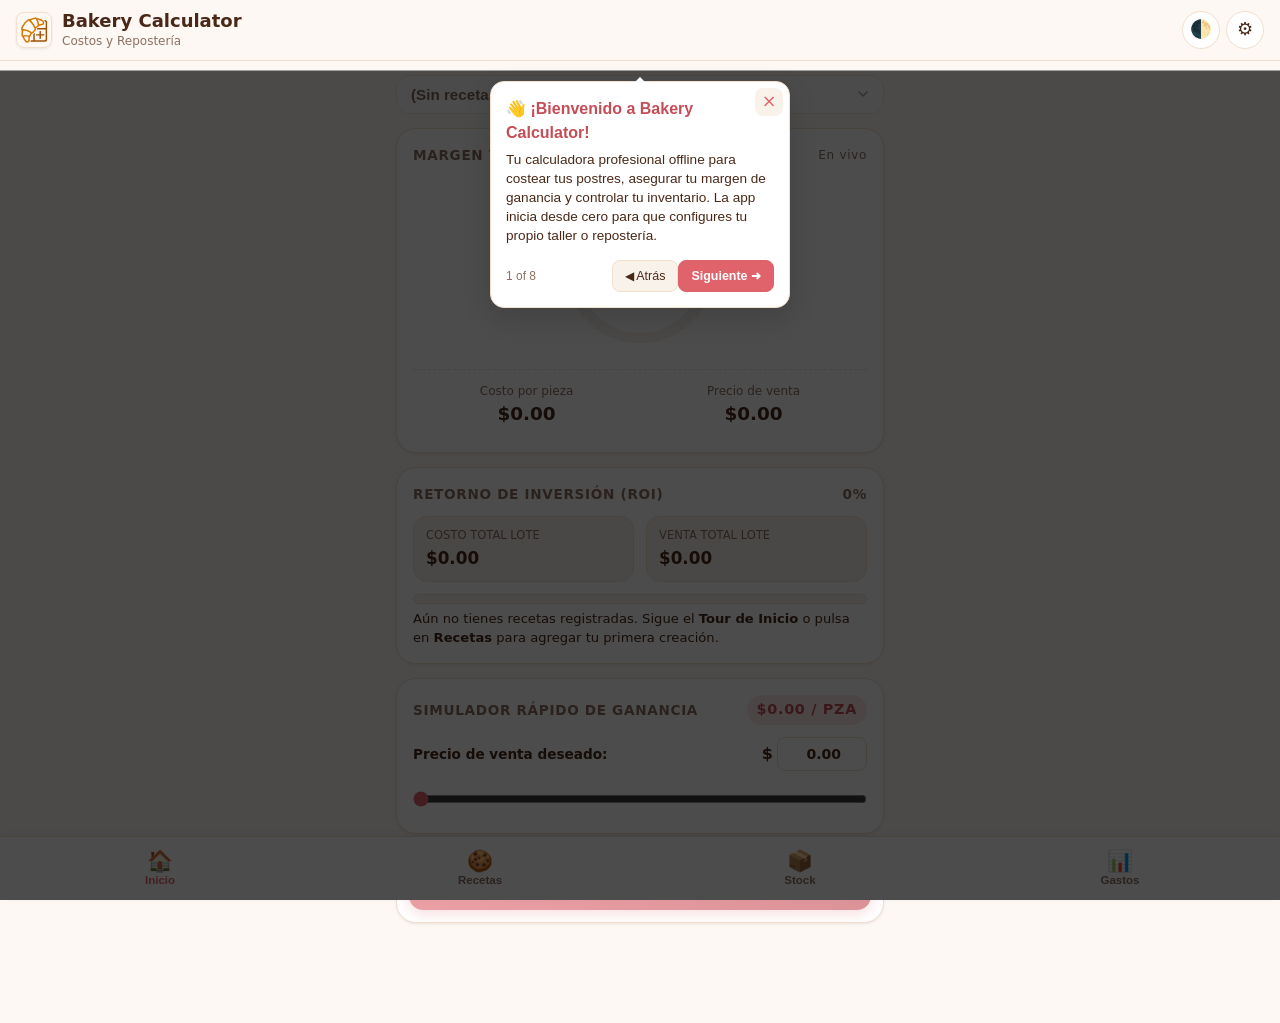
==== commit a3556f7d: "fix: resolve syntax error in db module and bump cache hash to b4k3r3" ====
--- a/index.html
+++ b/index.html
@@ -67,7 +67,7 @@
   <link rel="stylesheet" href="css/vendor/driver.css">
 
   <!-- Application Stylesheet -->
-  <link rel="stylesheet" href="css/styles.b4k3r2.css">
+  <link rel="stylesheet" href="css/styles.b4k3r3.css">
 </head>
 <body>
   <!-- Main Header -->
@@ -446,7 +446,7 @@
       </div>
 
       <div style="text-align:center; font-size:0.75rem; color:var(--text-muted); margin: 20px 0;">
-        Bakery Calculator v2.1.0-b4k3r2 • PWA Offline Ready
+        Bakery Calculator v2.1.0-b4k3r3 • PWA Offline Ready
       </div>
     </section>
 
@@ -540,7 +540,8 @@
   <script src="js/vendor/driver.iife.js"></script>
 
   <!-- Modular Application Entry Point (No inline JS) -->
-  <script type="module" src="js/app.b4k3r2.js"></script>
+  <script type="module" src="js/app.b4k3r3.js"></script>
 </body>
 </html>
 
+
--- a/css/styles.b4k3r3.css
+++ b/css/styles.b4k3r3.css
@@ -0,0 +1,912 @@
+﻿/* Bakery Calculator - Stylesheet (v2.1.0-b4k3r3) */
+:root {
+  color-scheme: light dark;
+  --bg-main: light-dark(#FDF8F3, #1A120E);
+  --surface: light-dark(#FFFFFF, #261B16);
+  --surface-elevated: light-dark(#FFFDF9, #32231D);
+  --surface-input: light-dark(#F9F2EB, #1F1511);
+  --text-primary: light-dark(#4A2818, #F7ECE4);
+  --text-muted: light-dark(#8C7063, #B89C8E);
+  --primary: light-dark(#E0636C, #E5737B);
+  --primary-dark: light-dark(#C44D56, #C75B63);
+  --primary-light: light-dark(#FBE8EA, #442226);
+  --border: light-dark(#F2DFCE, #443026);
+  --border-focus: light-dark(#E0636C, #E5737B);
+  --gold: light-dark(#C89B5E, #E0B47A);
+  --success: light-dark(#2E8B57, #45B277);
+  --success-light: light-dark(#E6F4EA, #1A3826);
+  --danger: light-dark(#C93B2B, #E25B4C);
+  --danger-light: light-dark(#FCE8E6, #3E1D19);
+  --warning: light-dark(#D97706, #F59E0B);
+  --warning-light: light-dark(#FEF3C7, #422806);
+
+  --font-family: system-ui, -apple-system, BlinkMacSystemFont, 'Segoe UI', Roboto, Helvetica, Arial, sans-serif;
+  --radius-sm: 8px;
+  --radius-md: 14px;
+  --radius-lg: 20px;
+  --radius-full: 9999px;
+
+  --shadow-sm: 0 1px 3px rgba(0, 0, 0, 0.08);
+  --shadow-md: 0 4px 14px rgba(0, 0, 0, 0.08);
+  --shadow-lg: 0 10px 28px rgba(0, 0, 0, 0.14);
+
+  --nav-height: 64px;
+  --header-height: 60px;
+}
+
+*, *::before, *::after {
+  box-sizing: border-box;
+  margin: 0;
+  padding: 0;
+  -webkit-tap-highlight-color: transparent;
+}
+
+html, body {
+  width: 100%;
+  min-height: 100%;
+  font-family: var(--font-family);
+  background-color: var(--bg-main);
+  color: var(--text-primary);
+  line-height: 1.5;
+  font-size: 16px;
+  text-rendering: optimizeLegibility;
+  -webkit-font-smoothing: antialiased;
+}
+
+body {
+  display: flex;
+  flex-direction: column;
+  padding-bottom: calc(var(--nav-height) + env(safe-area-inset-bottom, 16px) + 12px);
+  padding-top: env(safe-area-inset-top, 0px);
+}
+
+/* Accessibility: focus ring */
+:focus-visible {
+  outline: 2px solid var(--primary);
+  outline-offset: 2px;
+}
+
+/* Container */
+.app-container {
+  width: 100%;
+  max-width: 520px;
+  margin: 0 auto;
+  padding: 0 16px;
+  display: flex;
+  flex-direction: column;
+  flex: 1;
+}
+
+/* Header */
+.app-header {
+  position: sticky;
+  top: 0;
+  z-index: 40;
+  background-color: var(--bg-main);
+  border-bottom: 1px solid var(--border);
+  padding: 10px 16px;
+  display: flex;
+  align-items: center;
+  justify-content: space-between;
+  backdrop-filter: blur(8px);
+}
+
+.brand {
+  display: flex;
+  align-items: center;
+  gap: 10px;
+  text-decoration: none;
+  color: var(--text-primary);
+}
+
+.brand-logo {
+  width: 36px;
+  height: 36px;
+  border-radius: var(--radius-sm);
+  object-fit: cover;
+  border: 1px solid var(--border);
+  box-shadow: var(--shadow-sm);
+}
+
+.brand-text h1 {
+  font-size: 1.125rem;
+  font-weight: 700;
+  line-height: 1.2;
+}
+
+.brand-text span {
+  font-size: 0.75rem;
+  color: var(--text-muted);
+  display: block;
+}
+
+.header-actions {
+  display: flex;
+  align-items: center;
+  gap: 6px;
+}
+
+.icon-btn {
+  background: var(--surface);
+  border: 1px solid var(--border);
+  color: var(--text-primary);
+  width: 38px;
+  height: 38px;
+  border-radius: var(--radius-full);
+  display: inline-flex;
+  align-items: center;
+  justify-content: center;
+  cursor: pointer;
+  font-size: 1.1rem;
+  transition: transform 0.15s ease, background-color 0.15s ease;
+}
+
+.icon-btn:hover {
+  background: var(--surface-elevated);
+}
+
+.icon-btn:active {
+  transform: scale(0.94);
+}
+
+/* Bottom Navigation */
+.bottom-nav {
+  position: fixed;
+  bottom: 0;
+  left: 0;
+  right: 0;
+  height: calc(var(--nav-height) + env(safe-area-inset-bottom, 0px));
+  padding-bottom: env(safe-area-inset-bottom, 0px);
+  background-color: var(--surface);
+  border-top: 1px solid var(--border);
+  display: flex;
+  justify-content: space-around;
+  align-items: center;
+  z-index: 50;
+  box-shadow: 0 -2px 10px rgba(0, 0, 0, 0.04);
+}
+
+.nav-item {
+  flex: 1;
+  display: flex;
+  flex-direction: column;
+  align-items: center;
+  justify-content: center;
+  gap: 3px;
+  height: 100%;
+  color: var(--text-muted);
+  background: none;
+  border: none;
+  cursor: pointer;
+  font-size: 0.72rem;
+  font-weight: 600;
+  transition: color 0.15s ease, transform 0.15s ease;
+  user-select: none;
+}
+
+.nav-item .nav-icon {
+  font-size: 1.3rem;
+  line-height: 1;
+}
+
+.nav-item.active {
+  color: var(--primary);
+}
+
+.nav-item:active {
+  transform: scale(0.92);
+}
+
+/* Views router */
+.view-section {
+  display: none;
+  animation: fadeIn 0.2s ease-in-out;
+  padding-top: 14px;
+}
+
+.view-section.active {
+  display: block;
+}
+
+@keyframes fadeIn {
+  from { opacity: 0; transform: translateY(4px); }
+  to { opacity: 1; transform: translateY(0); }
+}
+
+/* Card components */
+.card {
+  background-color: var(--surface);
+  border: 1px solid var(--border);
+  border-radius: var(--radius-lg);
+  padding: 16px;
+  margin-bottom: 14px;
+  box-shadow: var(--shadow-sm);
+  transition: box-shadow 0.2s ease, border-color 0.2s ease;
+}
+
+.card:hover {
+  box-shadow: var(--shadow-md);
+}
+
+.card-title {
+  font-size: 0.85rem;
+  font-weight: 700;
+  text-transform: uppercase;
+  letter-spacing: 0.05em;
+  color: var(--text-muted);
+  margin-bottom: 12px;
+  display: flex;
+  align-items: center;
+  justify-content: space-between;
+}
+
+/* Postre selector in hero */
+.recipe-picker {
+  display: flex;
+  gap: 8px;
+  align-items: center;
+  margin-bottom: 14px;
+}
+
+.select-styled {
+  flex: 1;
+  appearance: none;
+  background-color: var(--surface);
+  color: var(--text-primary);
+  border: 1px solid var(--border);
+  border-radius: var(--radius-md);
+  padding: 10px 14px;
+  font-size: 0.95rem;
+  font-weight: 600;
+  cursor: pointer;
+  background-image: url("data:image/svg+xml;charset=UTF-8,%3csvg xmlns='http://www.w3.org/2000/svg' viewBox='0 0 24 24' fill='none' stroke='%238C7063' stroke-width='2' stroke-linecap='round' stroke-linejoin='round'%3e%3cpolyline points='6 9 12 15 18 9'%3e%3c/polyline%3e%3c/svg%3e");
+  background-repeat: no-repeat;
+  background-position: right 12px center;
+  background-size: 16px;
+  padding-right: 36px;
+}
+
+/* Hero Radial KPI */
+.hero-radial-container {
+  display: flex;
+  flex-direction: column;
+  align-items: center;
+  justify-content: center;
+  padding: 8px 0;
+  position: relative;
+}
+
+.radial-kpi-wrap {
+  position: relative;
+  width: 170px;
+  height: 170px;
+  display: flex;
+  align-items: center;
+  justify-content: center;
+}
+
+.radial-svg {
+  transform: rotate(-90deg);
+  width: 100%;
+  height: 100%;
+}
+
+.radial-bg-circle {
+  fill: none;
+  stroke: var(--surface-input);
+  stroke-width: 10;
+}
+
+.radial-stroke-cost {
+  fill: none;
+  stroke: var(--warning);
+  stroke-width: 10;
+  stroke-linecap: round;
+  transition: stroke-dashoffset 0.6s cubic-bezier(0.4, 0, 0.2, 1);
+}
+
+.radial-stroke-profit {
+  fill: none;
+  stroke: var(--success);
+  stroke-width: 10;
+  stroke-linecap: round;
+  transition: stroke-dashoffset 0.6s cubic-bezier(0.4, 0, 0.2, 1);
+}
+
+.radial-center-text {
+  position: absolute;
+  display: flex;
+  flex-direction: column;
+  align-items: center;
+  justify-content: center;
+  text-align: center;
+}
+
+.radial-center-text .margin-value {
+  font-size: 2.1rem;
+  font-weight: 800;
+  line-height: 1;
+  color: var(--text-primary);
+}
+
+.radial-center-text .margin-label {
+  font-size: 0.75rem;
+  font-weight: 600;
+  color: var(--text-muted);
+  text-transform: uppercase;
+  margin-top: 4px;
+}
+
+.hero-submetrics {
+  display: flex;
+  justify-content: space-around;
+  width: 100%;
+  margin-top: 14px;
+  padding-top: 12px;
+  border-top: 1px dashed var(--border);
+}
+
+.submetric-item {
+  text-align: center;
+}
+
+.submetric-label {
+  font-size: 0.75rem;
+  color: var(--text-muted);
+  display: block;
+}
+
+.submetric-val {
+  font-size: 1.15rem;
+  font-weight: 700;
+  color: var(--text-primary);
+}
+
+/* ROI & Break-even Card */
+.roi-grid {
+  display: grid;
+  grid-template-columns: 1fr 1fr;
+  gap: 12px;
+  margin-bottom: 12px;
+}
+
+.roi-metric {
+  background: var(--surface-input);
+  border-radius: var(--radius-md);
+  padding: 10px 12px;
+  border: 1px solid var(--border);
+}
+
+.roi-metric .label {
+  font-size: 0.72rem;
+  color: var(--text-muted);
+  text-transform: uppercase;
+}
+
+.roi-metric .value {
+  font-size: 1.05rem;
+  font-weight: 700;
+  color: var(--text-primary);
+  margin-top: 2px;
+}
+
+.progress-track {
+  width: 100%;
+  height: 10px;
+  background-color: var(--surface-input);
+  border-radius: var(--radius-full);
+  overflow: hidden;
+  position: relative;
+  margin: 10px 0 6px 0;
+  border: 1px solid var(--border);
+}
+
+.progress-bar-fill {
+  height: 100%;
+  background: linear-gradient(90deg, var(--warning), var(--success));
+  border-radius: var(--radius-full);
+  transition: width 0.4s ease;
+}
+
+.narrative-box {
+  font-size: 0.82rem;
+  color: var(--text-primary);
+  line-height: 1.4;
+  margin-top: 6px;
+}
+
+.narrative-highlight {
+  font-weight: 700;
+  color: var(--primary-dark);
+}
+
+/* Interactive Simulator */
+.sim-row {
+  display: flex;
+  align-items: center;
+  justify-content: space-between;
+  margin-bottom: 10px;
+}
+
+.sim-slider {
+  width: 100%;
+  margin: 10px 0;
+  accent-color: var(--primary);
+  cursor: pointer;
+}
+
+.sim-display-bubble {
+  background: var(--primary-light);
+  color: var(--primary-dark);
+  padding: 4px 10px;
+  border-radius: var(--radius-full);
+  font-weight: 700;
+  font-size: 0.9rem;
+}
+
+/* Big Action Button (Hornear) */
+.btn-bake-cta {
+  width: 100%;
+  background: linear-gradient(135deg, var(--primary), var(--primary-dark));
+  color: #FFFFFF;
+  border: none;
+  border-radius: var(--radius-md);
+  padding: 14px 20px;
+  font-size: 1.05rem;
+  font-weight: 700;
+  display: flex;
+  align-items: center;
+  justify-content: center;
+  gap: 10px;
+  cursor: pointer;
+  box-shadow: 0 4px 14px rgba(224, 99, 108, 0.35);
+  transition: transform 0.15s ease, box-shadow 0.15s ease;
+}
+
+.btn-bake-cta:hover {
+  box-shadow: 0 6px 18px rgba(224, 99, 108, 0.45);
+}
+
+.btn-bake-cta:active {
+  transform: scale(0.97);
+}
+
+/* Fast Input Bar for Stock */
+.fast-capture-box {
+  background: var(--surface-elevated);
+  border: 1px solid var(--border);
+  border-radius: var(--radius-lg);
+  padding: 12px 14px;
+  margin-bottom: 16px;
+  box-shadow: var(--shadow-sm);
+}
+
+.fast-capture-box h3 {
+  font-size: 0.8rem;
+  text-transform: uppercase;
+  color: var(--text-muted);
+  margin-bottom: 8px;
+  letter-spacing: 0.04em;
+}
+
+.fast-input-grid {
+  display: grid;
+  grid-template-columns: 1.5fr 1fr 1fr 0.8fr auto;
+  gap: 6px;
+  align-items: center;
+}
+
+@media (max-width: 440px) {
+  .fast-input-grid {
+    grid-template-columns: 1fr 1fr;
+  }
+  .fast-input-grid .btn-submit-fast {
+    grid-column: span 2;
+  }
+}
+
+.input-ctrl {
+  width: 100%;
+  background-color: var(--surface);
+  border: 1px solid var(--border);
+  color: var(--text-primary);
+  border-radius: var(--radius-sm);
+  padding: 8px 10px;
+  font-size: 0.875rem;
+  font-family: inherit;
+  transition: border-color 0.15s ease;
+}
+
+.input-ctrl:focus {
+  border-color: var(--border-focus);
+}
+
+.btn-primary {
+  background-color: var(--primary);
+  color: #FFF;
+  border: none;
+  border-radius: var(--radius-sm);
+  padding: 8px 14px;
+  font-size: 0.875rem;
+  font-weight: 600;
+  cursor: pointer;
+  transition: background-color 0.15s ease, transform 0.15s ease;
+  display: inline-flex;
+  align-items: center;
+  justify-content: center;
+  gap: 6px;
+}
+
+.btn-primary:hover {
+  background-color: var(--primary-dark);
+}
+
+.btn-primary:active {
+  transform: scale(0.96);
+}
+
+.btn-secondary {
+  background-color: var(--surface-input);
+  color: var(--text-primary);
+  border: 1px solid var(--border);
+  border-radius: var(--radius-sm);
+  padding: 8px 12px;
+  font-size: 0.875rem;
+  font-weight: 600;
+  cursor: pointer;
+}
+
+/* List Items (Stock & Recetas) */
+.item-card {
+  background-color: var(--surface);
+  border: 1px solid var(--border);
+  border-radius: var(--radius-md);
+  padding: 12px 14px;
+  margin-bottom: 10px;
+  display: flex;
+  flex-direction: column;
+  gap: 8px;
+  box-shadow: var(--shadow-sm);
+}
+
+.item-card-header {
+  display: flex;
+  justify-content: space-between;
+  align-items: flex-start;
+}
+
+.item-title {
+  font-size: 0.95rem;
+  font-weight: 700;
+  color: var(--text-primary);
+}
+
+.item-subtitle {
+  font-size: 0.78rem;
+  color: var(--text-muted);
+}
+
+.item-badges {
+  display: flex;
+  gap: 6px;
+  flex-wrap: wrap;
+}
+
+.badge {
+  font-size: 0.72rem;
+  font-weight: 700;
+  padding: 3px 8px;
+  border-radius: var(--radius-full);
+  display: inline-flex;
+  align-items: center;
+  gap: 4px;
+}
+
+.badge-warning {
+  background-color: var(--warning-light);
+  color: var(--warning);
+}
+
+.badge-danger {
+  background-color: var(--danger-light);
+  color: var(--danger);
+}
+
+.badge-success {
+  background-color: var(--success-light);
+  color: var(--success);
+}
+
+.badge-info {
+  background-color: var(--primary-light);
+  color: var(--primary);
+}
+
+.item-card-actions {
+  display: flex;
+  align-items: center;
+  justify-content: space-between;
+  gap: 8px;
+  border-top: 1px solid var(--border);
+  padding-top: 8px;
+  margin-top: 2px;
+}
+
+.btn-one-touch {
+  background-color: var(--surface-input);
+  border: 1px solid var(--border);
+  color: var(--text-primary);
+  border-radius: var(--radius-sm);
+  padding: 6px 10px;
+  font-size: 0.78rem;
+  font-weight: 600;
+  cursor: pointer;
+  display: inline-flex;
+  align-items: center;
+  gap: 4px;
+}
+
+.btn-one-touch:hover {
+  background-color: var(--border);
+}
+
+/* Recipes Wizard / Chips */
+.chips-container {
+  display: flex;
+  flex-wrap: wrap;
+  gap: 6px;
+  margin: 10px 0;
+}
+
+.chip-btn {
+  background-color: var(--surface-input);
+  border: 1px solid var(--border);
+  color: var(--text-primary);
+  border-radius: var(--radius-full);
+  padding: 5px 12px;
+  font-size: 0.78rem;
+  font-weight: 600;
+  cursor: pointer;
+  transition: all 0.15s ease;
+}
+
+.chip-btn:hover {
+  border-color: var(--primary);
+  color: var(--primary);
+}
+
+.chip-btn:active {
+  transform: scale(0.95);
+}
+
+/* Foldable Accordion */
+.accordion {
+  border: 1px solid var(--border);
+  border-radius: var(--radius-md);
+  margin-top: 10px;
+  overflow: hidden;
+}
+
+.accordion-header {
+  background-color: var(--surface-input);
+  padding: 10px 14px;
+  font-size: 0.85rem;
+  font-weight: 600;
+  color: var(--text-primary);
+  cursor: pointer;
+  display: flex;
+  justify-content: space-between;
+  align-items: center;
+}
+
+.accordion-body {
+  padding: 14px;
+  background-color: var(--surface);
+  display: none;
+}
+
+.accordion.open .accordion-body {
+  display: block;
+}
+
+/* Form Groups */
+.form-group {
+  margin-bottom: 12px;
+}
+
+.form-group label {
+  display: block;
+  font-size: 0.8rem;
+  font-weight: 600;
+  color: var(--text-muted);
+  margin-bottom: 4px;
+}
+
+.form-row {
+  display: grid;
+  grid-template-columns: 1fr 1fr;
+  gap: 10px;
+}
+
+/* Toast Notifications */
+#toast-container {
+  position: fixed;
+  top: 16px;
+  left: 50%;
+  transform: translateX(-50%);
+  z-index: 1000;
+  display: flex;
+  flex-direction: column;
+  gap: 8px;
+  pointer-events: none;
+  width: 90%;
+  max-width: 400px;
+}
+
+.toast {
+  background-color: var(--surface);
+  color: var(--text-primary);
+  border: 1px solid var(--border);
+  border-left: 5px solid var(--primary);
+  padding: 12px 16px;
+  border-radius: var(--radius-md);
+  box-shadow: var(--shadow-lg);
+  font-size: 0.875rem;
+  display: flex;
+  align-items: center;
+  justify-content: space-between;
+  animation: slideDown 0.25s ease forwards;
+  pointer-events: auto;
+}
+
+.toast.toast-success { border-left-color: var(--success); }
+.toast.toast-danger { border-left-color: var(--danger); }
+.toast.toast-warning { border-left-color: var(--warning); }
+
+@keyframes slideDown {
+  from { opacity: 0; transform: translateY(-16px); }
+  to { opacity: 1; transform: translateY(0); }
+}
+
+/* Native Dialog / Modal */
+dialog.custom-modal {
+  margin: auto;
+  border: 1px solid var(--border);
+  border-radius: var(--radius-lg);
+  background: var(--surface);
+  color: var(--text-primary);
+  padding: 20px;
+  max-width: 460px;
+  width: 90%;
+  box-shadow: var(--shadow-lg);
+}
+
+dialog.custom-modal::backdrop {
+  background: rgba(0, 0, 0, 0.55);
+  backdrop-filter: blur(3px);
+}
+
+.modal-header {
+  display: flex;
+  justify-content: space-between;
+  align-items: center;
+  margin-bottom: 14px;
+}
+
+.modal-header h2 {
+  font-size: 1.15rem;
+  font-weight: 700;
+}
+
+.modal-footer {
+  display: flex;
+  justify-content: flex-end;
+  gap: 8px;
+  margin-top: 18px;
+}
+
+/* Driver.js theme custom styling */
+.driver-popover {
+  background-color: var(--surface) !important;
+  color: var(--text-primary) !important;
+  border: 1px solid var(--border) !important;
+  border-radius: var(--radius-md) !important;
+  box-shadow: var(--shadow-lg) !important;
+  font-family: var(--font-family) !important;
+}
+
+.driver-popover-title {
+  color: var(--primary-dark) !important;
+  font-size: 1rem !important;
+  font-weight: 700 !important;
+}
+
+.driver-popover-description {
+  color: var(--text-primary) !important;
+  font-size: 0.85rem !important;
+  line-height: 1.4 !important;
+}
+
+/* Close button - completely eliminate focus box / outline / borders */
+.driver-popover-close-btn {
+  all: unset !important;
+  position: absolute !important;
+  top: 6px !important;
+  right: 6px !important;
+  width: 28px !important;
+  height: 28px !important;
+  display: flex !important;
+  align-items: center !important;
+  justify-content: center !important;
+  cursor: pointer !important;
+  font-size: 1.1rem !important;
+  line-height: 1 !important;
+  color: var(--text-muted) !important;
+  border: none !important;
+  outline: none !important;
+  box-shadow: none !important;
+  background: transparent !important;
+  border-radius: var(--radius-sm) !important;
+  transition: color 0.15s ease, background-color 0.15s ease !important;
+}
+
+.driver-popover-close-btn:hover,
+.driver-popover-close-btn:focus,
+.driver-popover-close-btn:focus-visible,
+.driver-popover-close-btn:active {
+  border: none !important;
+  outline: none !important;
+  box-shadow: none !important;
+  color: var(--primary) !important;
+  background-color: var(--surface-input) !important;
+}
+
+/* Footer buttons - eliminate text-shadow (fixing double/ghost text bug) */
+.driver-popover-footer button {
+  all: unset !important;
+  display: inline-block !important;
+  box-sizing: border-box !important;
+  background-color: var(--surface-input) !important;
+  color: var(--text-primary) !important;
+  border: 1px solid var(--border) !important;
+  border-radius: var(--radius-sm) !important;
+  padding: 6px 12px !important;
+  font-size: 0.78rem !important;
+  font-weight: 500 !important;
+  cursor: pointer !important;
+  text-shadow: none !important;
+  transition: background-color 0.15s ease, border-color 0.15s ease !important;
+}
+
+.driver-popover-footer button:hover {
+  background-color: var(--border) !important;
+  text-shadow: none !important;
+}
+
+.driver-popover-footer button.driver-popover-next-btn {
+  background-color: var(--primary) !important;
+  color: #FFFFFF !important;
+  border-color: var(--primary) !important;
+  font-weight: 600 !important;
+  text-shadow: none !important;
+}
+
+.driver-popover-footer button.driver-popover-next-btn:hover {
+  background-color: var(--primary-dark) !important;
+  border-color: var(--primary-dark) !important;
+  text-shadow: none !important;
+}
+
+.driver-popover-progress-text {
+  color: var(--text-muted) !important;
+  font-size: 0.75rem !important;
+  font-weight: 500 !important;
+}
+
+/* Popover Arrow matches dynamic surface */
+.driver-popover-arrow-side-left { border-left-color: var(--surface) !important; }
+.driver-popover-arrow-side-right { border-right-color: var(--surface) !important; }
+.driver-popover-arrow-side-top { border-top-color: var(--surface) !important; }
+.driver-popover-arrow-side-bottom { border-bottom-color: var(--surface) !important; }
+
+
